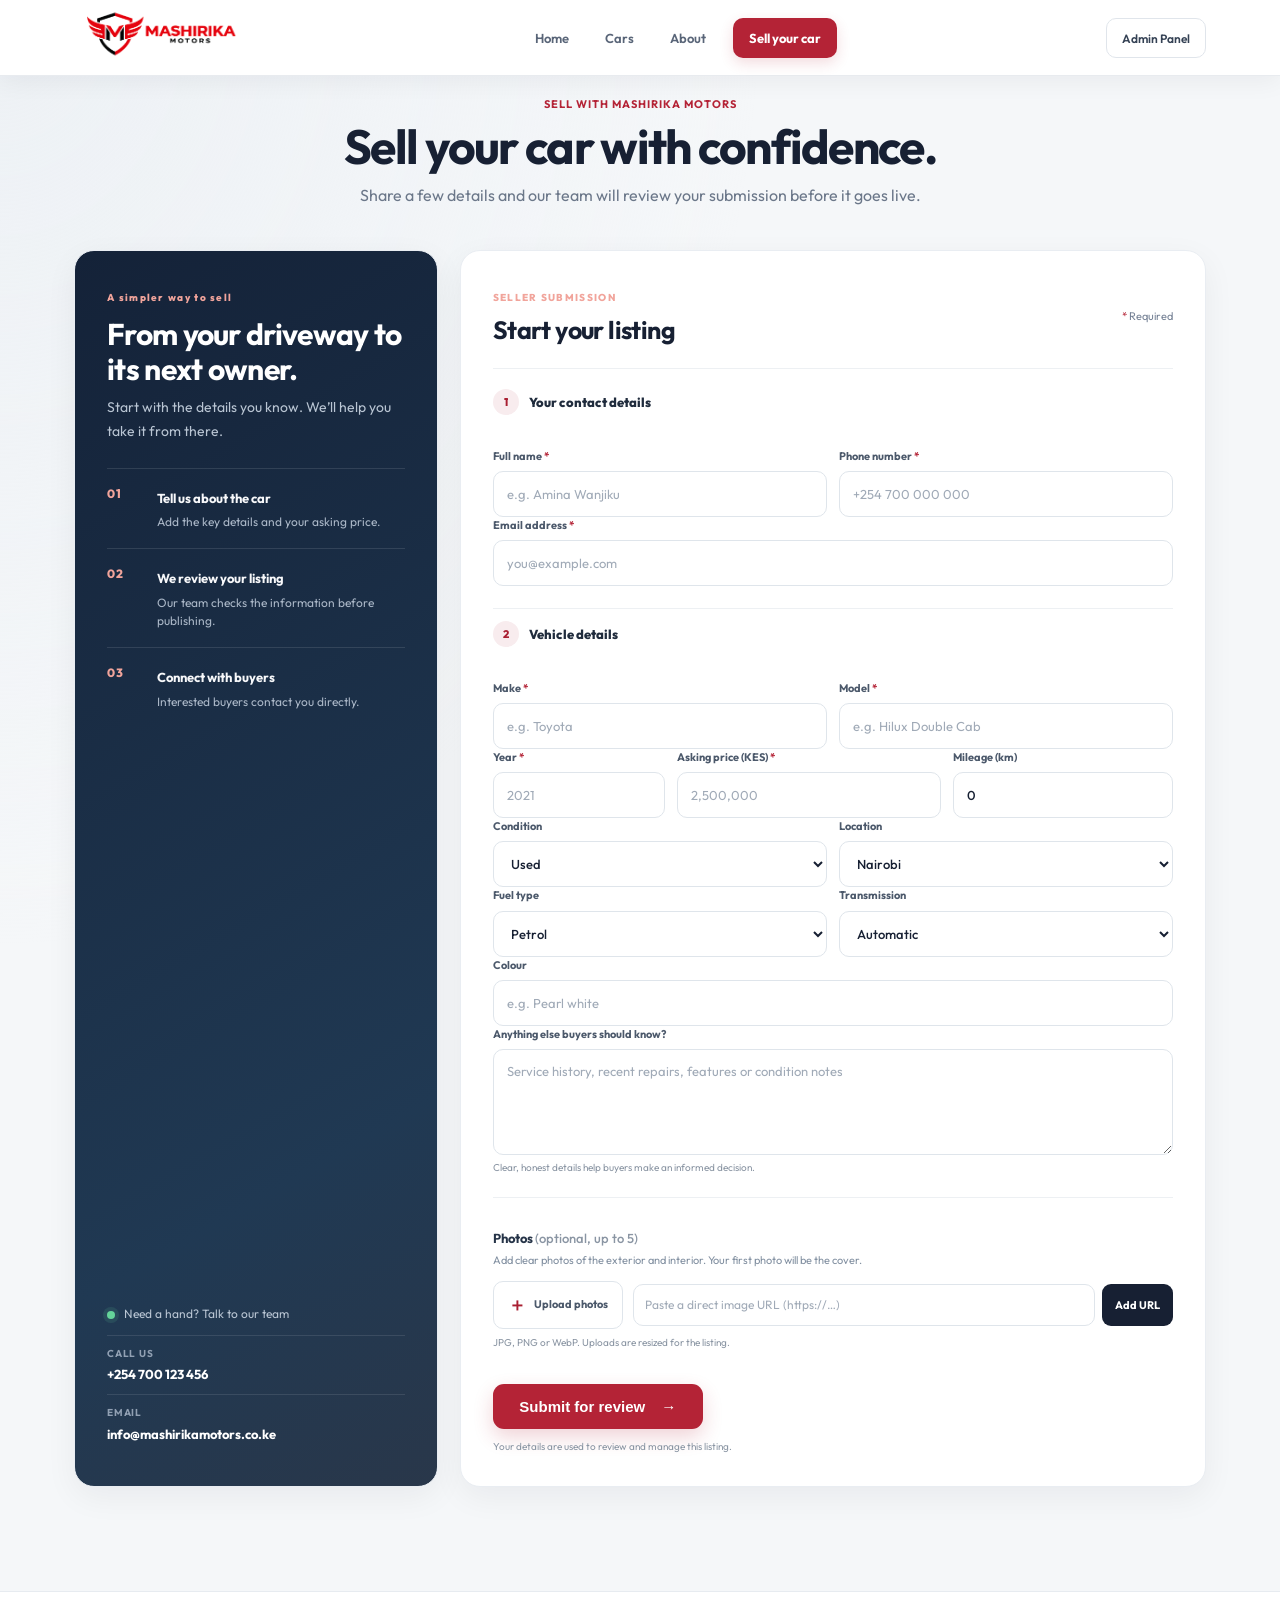
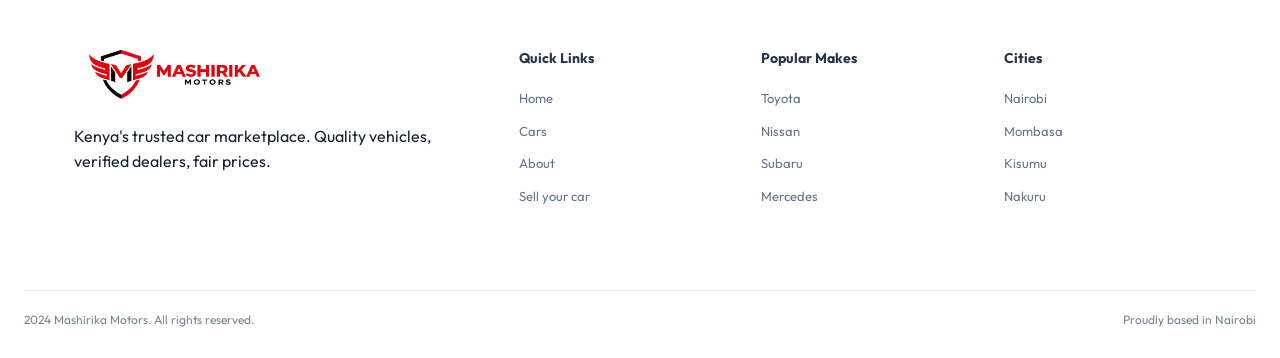
==== sell.html @ 87c2dac3 "Initial commit" ====
<!DOCTYPE html>
<html lang="en">
<head>
  <meta charset="UTF-8"/>
  <meta name="viewport" content="width=device-width,initial-scale=1.0"/>
  <meta name="description" content="Sell your car with Mashirika Motors. Submit your vehicle details for review and connect with buyers across Kenya."/>
  <title>Sell Your Car | Mashirika Motors</title>
  <link rel="stylesheet" href="css/style.css"/>
  <link rel="preconnect" href="https://fonts.googleapis.com"/>
  <link href="https://fonts.googleapis.com/css2?family=Outfit:wght@300;400;500;600;700;800;900&display=swap" rel="stylesheet"/>
  <link rel="icon" type="image/png" href="img/Mashirika_Motors_Logo.png"/>
</head>
<body>
  <nav class="navbar" id="navbar">
    <div class="nav-inner">
      <a href="index.html#home" class="nav-logo">
        <img class="logo-image" src="img/Mashirika_Motors_Logo.png" alt="Mashirika Motors"/>
      </a>
      <ul class="nav-links">
        <li><a href="index.html#home">Home</a></li>
        <li><a href="cars.html">Cars</a></li>
        <li><a href="index.html#about">About</a></li>
        <li><a href="sell.html" aria-current="page" class="nav-sell-link">Sell your car</a></li>
      </ul>
      <button class="btn-admin" onclick="location.href='admin.html'">Admin Panel</button>
      <button class="hamburger" id="hamburger" aria-label="Menu" aria-expanded="false" aria-controls="mobile-menu">&#9776;</button>
    </div>
    <div class="mobile-menu" id="mobile-menu">
      <a href="index.html#home">Home</a>
      <a href="cars.html">Cars</a>
      <a href="index.html#about">About</a>
      <a href="sell.html" aria-current="page" class="nav-sell-link">Sell your car</a>
      <a href="admin.html">Admin Panel</a>
    </div>
  </nav>

  <main>
    <section class="sell-section">
      <div class="container">
        <div class="sell-section-heading">
          <div class="section-tag">Sell with Mashirika Motors</div>
          <h2>Sell your car with confidence.</h2>
          <p>Share a few details and our team will review your submission before it goes live.</p>
        </div>

        <div class="contact-grid sell-layout">
          <aside class="contact-info sell-aside">
            <div class="sell-aside-top">
              <span class="sell-aside-eyebrow">A simpler way to sell</span>
              <h3>From your driveway to its next owner.</h3>
              <p>Start with the details you know. We’ll help you take it from there.</p>
            </div>

            <div class="sell-steps">
              <div class="sell-step"><span>01</span><div><strong>Tell us about the car</strong><p>Add the key details and your asking price.</p></div></div>
              <div class="sell-step"><span>02</span><div><strong>We review your listing</strong><p>Our team checks the information before publishing.</p></div></div>
              <div class="sell-step"><span>03</span><div><strong>Connect with buyers</strong><p>Interested buyers contact you directly.</p></div></div>
            </div>

            <div class="sell-contact-note"><span class="sell-live-dot"></span><span>Need a hand? Talk to our team</span></div>
            <div class="sell-contact-links">
              <a href="tel:+254700123456"><span>Call us</span><strong>+254 700 123 456</strong></a>
              <a href="mailto:info@mashirikamotors.co.ke"><span>Email</span><strong>info@mashirikamotors.co.ke</strong></a>
            </div>
          </aside>

          <div class="contact-form-box sell-form-box">
            <div class="sell-form-heading">
              <div><span class="sell-form-step">SELLER SUBMISSION</span><h3>Start your listing</h3></div>
              <span class="sell-required-note"><i>*</i> Required</span>
            </div>

            <form id="sell-form" class="sell-form" onsubmit="submitListing(event)">
              <fieldset class="sell-fieldset">
                <legend><span>1</span>Your contact details</legend>
                <div class="form-row">
                  <div class="sell-field"><label for="sell-name">Full name <i>*</i></label><input id="sell-name" type="text" name="name" placeholder="e.g. Amina Wanjiku" autocomplete="name" required/></div>
                  <div class="sell-field"><label for="sell-phone">Phone number <i>*</i></label><input id="sell-phone" type="tel" name="phone" placeholder="+254 700 000 000" autocomplete="tel" required/></div>
                </div>
                <div class="sell-field"><label for="sell-email">Email address <i>*</i></label><input id="sell-email" type="email" name="email" placeholder="you@example.com" autocomplete="email" required/></div>
              </fieldset>

              <fieldset class="sell-fieldset">
                <legend><span>2</span>Vehicle details</legend>
                <div class="form-row">
                  <div class="sell-field"><label for="sell-make">Make <i>*</i></label><input id="sell-make" type="text" name="car-make" placeholder="e.g. Toyota" autocomplete="off" required/></div>
                  <div class="sell-field"><label for="sell-model">Model <i>*</i></label><input id="sell-model" type="text" name="car-model" placeholder="e.g. Hilux Double Cab" autocomplete="off" required/></div>
                </div>
                <div class="form-row sell-three-col">
                  <div class="sell-field"><label for="sell-year">Year <i>*</i></label><input id="sell-year" type="number" name="car-year" min="1990" max="2026" placeholder="2021" inputmode="numeric" required/></div>
                  <div class="sell-field"><label for="sell-price">Asking price (KES) <i>*</i></label><input id="sell-price" type="text" name="car-price" inputmode="numeric" autocomplete="off" oninput="formatMoneyInput(this)" placeholder="2,500,000" required/></div>
                  <div class="sell-field"><label for="sell-mileage">Mileage (km)</label><input id="sell-mileage" type="number" name="mileage" min="0" step="1000" placeholder="e.g. 48,000" inputmode="numeric" value="0"/></div>
                </div>
                <div class="form-row">
                  <div class="sell-field"><label for="sell-condition">Condition</label><select id="sell-condition" name="condition"><option value="Used">Used</option><option value="New">New</option></select></div>
                  <div class="sell-field"><label for="sell-location">Location</label><select id="sell-location" name="location"><option value="Nairobi">Nairobi</option><option value="Mombasa">Mombasa</option><option value="Kisumu">Kisumu</option><option value="Nakuru">Nakuru</option><option value="Eldoret">Eldoret</option></select></div>
                </div>
                <div class="form-row">
                  <div class="sell-field"><label for="sell-fuel">Fuel type</label><select id="sell-fuel" name="fuel"><option value="Petrol">Petrol</option><option value="Diesel">Diesel</option><option value="Hybrid">Hybrid</option><option value="Electric">Electric</option></select></div>
                  <div class="sell-field"><label for="sell-transmission">Transmission</label><select id="sell-transmission" name="transmission"><option value="Automatic">Automatic</option><option value="Manual">Manual</option></select></div>
                </div>
                <div class="sell-field"><label for="sell-color">Colour</label><input id="sell-color" type="text" name="color" placeholder="e.g. Pearl white"/></div>
                <div class="sell-field"><label for="sell-message">Anything else buyers should know?</label><textarea id="sell-message" name="message" placeholder="Service history, recent repairs, features or condition notes" rows="4"></textarea><small>Clear, honest details help buyers make an informed decision.</small></div>
              </fieldset>

              <div class="sell-field sell-photos-field">
                <label>Photos <span>(optional, up to 5)</span></label>
                <p class="sell-photo-help">Add clear photos of the exterior and interior. Your first photo will be the cover.</p>
                <div id="seller-photo-grid" class="sell-photo-grid"></div>
                <div class="sell-photo-actions">
                  <label class="sell-upload-button" for="seller-photo-files"><span aria-hidden="true">＋</span> Upload photos<input id="seller-photo-files" type="file" accept="image/jpeg,image/png,image/webp" multiple/></label>
                  <div class="sell-url-add"><input id="seller-photo-url" type="url" inputmode="url" placeholder="Paste a direct image URL (https://…)" aria-label="Direct image URL"/><button type="button" onclick="addSellerPhotoUrl()">Add URL</button></div>
                </div>
                <p id="seller-photo-status" class="sell-photo-status" aria-live="polite">JPG, PNG or WebP. Uploads are resized for the listing.</p>
              </div>

              <div class="sell-submit-row">
                <button type="submit" class="btn-primary sell-submit">Submit for review <span aria-hidden="true">→</span></button>
                <p>Your details are used to review and manage this listing.</p>
              </div>
            </form>

            <div id="form-success" class="form-success sell-success" style="display:none" role="status" aria-live="polite">
              <div class="sell-success-mark" aria-hidden="true"></div>
              <span class="sell-form-step">SUBMISSION RECEIVED</span>
              <h3>Thanks — we have your car details.</h3>
              <p>Our team will review the listing and contact you using the details you provided.</p>
              <button type="button" onclick="resetSellerForm()" class="btn-primary">Submit another car</button>
            </div>
          </div>
        </div>
      </div>
    </section>
  </main>

  <footer class="footer">
    <div class="container footer-grid">
      <div>
        <div class="footer-logo"><img class="footer-car-image" src="img/Mashirika_Motors_Logo.png" alt="Mashirika Motors"/></div>
        <p>Kenya's trusted car marketplace. Quality vehicles, verified dealers, fair prices.</p>
      </div>
      <div>
        <h4>Quick Links</h4>
        <ul><li><a href="index.html#home">Home</a></li><li><a href="cars.html">Cars</a></li><li><a href="index.html#about">About</a></li><li><a href="sell.html" aria-current="page">Sell your car</a></li></ul>
      </div>
      <div>
        <h4>Popular Makes</h4>
        <ul><li><a href="#">Toyota</a></li><li><a href="#">Nissan</a></li><li><a href="#">Subaru</a></li><li><a href="#">Mercedes</a></li></ul>
      </div>
      <div>
        <h4>Cities</h4>
        <ul><li><a href="#">Nairobi</a></li><li><a href="#">Mombasa</a></li><li><a href="#">Kisumu</a></li><li><a href="#">Nakuru</a></li></ul>
      </div>
    </div>
    <div class="footer-bottom">
      <p> 2024 Mashirika Motors. All rights reserved.</p>
      <p>Proudly based in Nairobi</p>
    </div>
  </footer>

  <script src="js/db.js"></script>
  <script src="js/main.js"></script>
</body>
</html>
---- css/style.css ----
/* ============================================================
   Mashirika Motors – Main Site CSS
   ============================================================ */

*, *::before, *::after { box-sizing: border-box; margin: 0; padding: 0; }

:root {
  --red:    #c8102e;
  --red-deep:#8b0d22;
  --black:  #07090d;
  --charcoal:#111827;
  --mid:    #1a1f2b;
  --slate:  #64748b;
  --light:  #f5f5f5;
  --white:  #ffffff;
  --font:   'Outfit', 'Poppins', sans-serif;
  --radius: 14px;
  --shadow: 0 2px 16px rgba(0,0,0,.08);
}

html { scroll-behavior: smooth; }
body { font-family: var(--font); color: var(--dark); background: #fff; }

/* ── Utilities ── */
.container { max-width: 1100px; margin: 0 auto; padding: 0 24px; }
.center { text-align: center; }
.red { color: var(--red); }
.section-tag { font-size: 11px; font-weight: 700; color: var(--red); text-transform: uppercase; letter-spacing: 1px; margin-bottom: 10px; }

/* ── Buttons ── */
.btn-primary {
  display: inline-flex; align-items: center; gap: 8px;
  background: var(--red); color: #fff; text-decoration: none;
  padding: 13px 26px; border-radius: 10px; font-weight: 700; font-size: 15px;
  border: none; cursor: pointer; transition: background .2s, transform .15s;
}
.btn-primary:hover { background: #a50d25; transform: translateY(-1px); }
.btn-primary.full { width: 100%; justify-content: center; }
.btn-ghost {
  display: inline-flex; align-items: center; gap: 8px;
  background: rgba(255,255,255,.1); color: #fff; text-decoration: none;
  padding: 13px 26px; border-radius: 10px; font-weight: 600; font-size: 15px;
  border: 1px solid rgba(255,255,255,.25); transition: background .2s;
}
.btn-ghost:hover { background: rgba(255,255,255,.2); }
.btn-admin {
  background: var(--dark); color: #fff; border: none;
  padding: 8px 18px; border-radius: 8px; font-size: 13px;
  font-weight: 600; cursor: pointer; font-family: var(--font);
  transition: background .2s;
}
.btn-admin:hover { background: #1e293b; }
.btn-search {
  display: inline-flex; align-items: center; justify-content: center; gap: 8px;
  background: var(--red); color: #fff; border: 1px solid rgba(200,16,46,.2);
  padding: 0 18px; border-radius: 9px; font-weight: 700;
  font-size: 13px; letter-spacing: .08em; text-transform: uppercase;
  cursor: pointer; font-family: var(--font); min-height: 42px;
  box-shadow: 0 8px 18px rgba(200,16,46,.12); transition: background .2s, transform .15s;
}
.btn-search:hover { background: #a50d25; transform: translateY(-1px); }

/* ── Navbar ── */
.navbar {
  position: fixed; top: 0; left: 0; right: 0; z-index: 200;
  background: rgba(255,255,255,.95); backdrop-filter: blur(12px);
  border-bottom: 1px solid rgba(0,0,0,.06); height: 64px;
  transition: box-shadow .3s;
}
.navbar.scrolled { box-shadow: 0 4px 24px rgba(0,0,0,.1); }
.nav-inner {
  max-width: 1100px; margin: 0 auto; padding: 0 24px;
  height: 64px; display: flex; align-items: center; justify-content: space-between;
}
.nav-logo {
  display: flex; align-items: center; gap: 10px;
  text-decoration: none; font-weight: 800; font-size: 17px;
  letter-spacing: -.3px; color: var(--dark);
}
.logo-icon {
  width: 36px; height: 36px; background: var(--red); border-radius: 8px;
  display: flex; align-items: center; justify-content: center; font-size: 18px;
}
.nav-links { display: flex; gap: 28px; list-style: none; }
.nav-links a {
  text-decoration: none; color: #475569; font-size: 14px;
  font-weight: 500; transition: color .2s;
}
.nav-links a:hover { color: var(--red); }
.hamburger {
  display: none; background: none; border: none;
  font-size: 22px; cursor: pointer; color: var(--dark);
}
.mobile-menu {
  display: none; flex-direction: column; background: white;
  padding: 12px 24px; border-top: 1px solid #f0f0f0;
}
.mobile-menu.open { display: flex; }
.mobile-menu a {
  text-decoration: none; color: var(--dark);
  padding: 12px 0; font-weight: 500; border-bottom: 1px solid #f0f0f0;
}

@media (max-width: 768px) {
  .nav-links, .btn-admin { display: none; }
  .hamburger { display: block; }
}

/* ── Hero ── */
.hero {
  min-height: 100vh; padding-top: 64px;
  background: linear-gradient(90deg, #02050a 0%, #0b1421 46%, #0b1421 58%, #4a0b17 100%);
  display: flex; align-items: center; position: relative; overflow: hidden;
}
.hero::after {
  content:"";
  position:absolute;
  inset:0;
  background:linear-gradient(90deg, rgba(2,5,10,0.58) 0%, rgba(2,5,10,0.12) 40%, rgba(74,11,23,0.08) 100%);
}
.hero-bg {
  position: absolute; inset: 0;
  background:
    radial-gradient(circle at 20% 30%, rgba(255,255,255,.06) 0%, transparent 28%),
    linear-gradient(90deg, rgba(2,5,10,0.82), rgba(2,5,10,0.12) 50%, rgba(74,11,23,0.25));
}
.hero-inner {
  position: relative; max-width: 1280px; margin: 0 auto;
  padding: 90px 24px 82px; display: grid;
  grid-template-columns: 1.2fr 1fr; gap: 30px; align-items: center;
  width: 100%;
}
.hero-badge {
  display: inline-flex; align-items: center; gap: 8px;
  background: transparent; color: #f4b9c3;
  padding: 0; border-radius: 0; font-size: 12px; font-weight: 700;
  margin-bottom: 20px; border: none;
  letter-spacing: .12em; text-transform: uppercase;
}
.hero-badge span { color: var(--red); }
.hero-text h1 {
  font-size: clamp(52px, 6.1vw, 132px); font-weight: 900; color: #fff;
  line-height: 0.9; margin-bottom: 26px; letter-spacing: -4px;
}
.hero-text h1 .red { color: #ff6f8d; }
.hero-text p {
  color: rgba(255,255,255,.75); font-size: clamp(18px, 1.7vw, 24px); line-height: 1.45;
  margin-bottom: 32px; max-width: 620px;
}
.hero-btns { display: flex; gap: 14px; flex-wrap: wrap; }
.hero-btns .btn-primary {
  background: transparent; color: #fff; border: none; padding: 0;
  border-radius: 0; font-size: clamp(18px, 1.7vw, 24px); font-weight: 700;
  text-decoration: none; letter-spacing: -0.02em;
}
.hero-btns .btn-primary:hover { background: transparent; transform: translateY(-1px); }
.hero-btns .btn-primary span { color: #ff7d94; }
.hero-visual {
  position: relative; min-height: 500px; width: 100%;
  border: 1px solid rgba(255,255,255,.1); border-radius: 0;
  background: rgba(255,255,255,.02); overflow: hidden;
  box-shadow: 0 30px 70px rgba(0,0,0,.45);
  filter: drop-shadow(0 18px 42px rgba(200,16,46,.3));
}
.hero-visual img {
  display:block; width:100%; height:100%; min-height:500px; object-fit:cover; object-position:center;
}
.hero-image-label {
  position:absolute; left:18px; right:18px; bottom:18px;
  display:flex; justify-content:space-between; align-items:end; gap:12px;
  z-index:3; padding:14px 16px; border-radius:16px;
  background:rgba(8,10,14,.55); border:1px solid rgba(255,255,255,.12);
  backdrop-filter:blur(10px);
}
.hero-image-label span {
  color:rgba(255,255,255,.7); font-size:10px; letter-spacing:.12em; font-weight:700;
}
.hero-image-label strong {
  display:block; color:#fff; font-size:15px; margin-top:4px; font-weight:700;
}
.hero-image-index {
  position:absolute; right:18px; top:18px; z-index:3;
  padding:6px 10px; border-radius:999px; background:rgba(200,16,46,.72);
  color:#fff; font-size:10px; letter-spacing:.12em; font-weight:700;
}

@media (max-width: 768px) {
  .hero-inner {
    grid-template-columns: 1fr; gap: 20px; padding: 72px 24px 52px; text-align: left;
  }
  .hero-text h1 {
    letter-spacing: -2px; font-size: clamp(42px, 15vw, 82px);
  }
  .hero-text p {
    font-size: 18px; max-width: 100%;
  }
  .hero-btns { justify-content: flex-start; }
  .hero-visual, .hero-visual img { min-height: 300px; }
}

/* ── Search Bar ── */
.search-bar {
  background: white; padding: 28px 24px;
  box-shadow: 0 4px 30px rgba(0,0,0,.08);
  position: sticky; top: 64px; z-index: 100;
  border-bottom: 1px solid #f0f0f0;
}
.filters {
  display: flex; gap: 12px; flex-wrap: wrap; align-items: flex-end;
  max-width: 1100px; margin: 0 auto;
}
.filter-group { flex: 1 1 160px; display: flex; flex-direction: column; gap: 6px; }
.filter-group label {
  font-size: 11px; font-weight: 600; color: var(--slate);
  text-transform: uppercase; letter-spacing: .5px;
}
.filter-group select {
  padding: 10px 14px; border: 1.5px solid #e2e8f0; border-radius: 8px;
  font-size: 14px; color: var(--dark); background: white;
  font-family: var(--font); outline: none; transition: border-color .2s;
}
.filter-group select:focus { border-color: var(--red); }

/* ── Cars Section ── */
.cars-section { background: var(--light); padding: 60px 24px; }
.section-header {
  display: flex; justify-content: space-between; align-items: baseline;
  margin-bottom: 28px; flex-wrap: wrap; gap: 8px;
}
.section-header h2 { font-size: 32px; font-weight: 800; letter-spacing: -.5px; }
.section-header p { color: var(--slate); }
.cars-grid {
  display: grid; grid-template-columns: repeat(auto-fill, minmax(300px, 1fr));
  gap: 20px;
}
.no-results {
  text-align: center; padding: 60px 24px; color: #94a3b8;
}
.no-results div { font-size: 64px; margin-bottom: 16px; }
.no-results h3 { font-size: 18px; font-weight: 600; margin-bottom: 8px; }

/* ── Car Card ── */
.car-card {
  background: white; border-radius: var(--radius); overflow: hidden;
  box-shadow: var(--shadow); cursor: pointer;
  border: 1px solid #f0f0f0;
  transition: transform .25s cubic-bezier(.4,0,.2,1), box-shadow .25s;
}
.car-card:hover {
  transform: translateY(-4px);
  box-shadow: 0 12px 40px rgba(0,0,0,.14);
}
.car-thumb {
  background: linear-gradient(135deg, var(--dark), var(--mid));
  height: 160px; display: flex; align-items: center; justify-content: center;
  position: relative;
}
.car-emoji { font-size: 72px; }
.car-badge {
  position: absolute; top: 12px; right: 12px;
  color: white; font-size: 11px; font-weight: 700;
  padding: 4px 10px; border-radius: 20px; letter-spacing: .5px;
}
.car-cond {
  position: absolute; bottom: 12px; left: 12px;
  color: white; font-size: 11px; font-weight: 600;
  padding: 3px 10px; border-radius: 20px;
}
.cond-new  { background: #10b981; }
.cond-used { background: #6366f1; }
.car-body  { padding: 16px 18px 18px; }
.car-title { font-size: 17px; font-weight: 700; color: var(--dark); margin-bottom: 6px; }
.car-meta {
  display: flex; gap: 10px; color: var(--slate);
  font-size: 12px; margin-bottom: 14px; flex-wrap: wrap;
}
.car-footer { display: flex; justify-content: space-between; align-items: center; }
.car-price  { font-size: 20px; font-weight: 800; color: var(--red); }
.car-btn {
  background: var(--dark); color: white;
  padding: 7px 14px; border-radius: 8px; font-size: 12px; font-weight: 600;
}

/* ── Car Modal ── */
.modal {
  display: none; position: fixed; inset: 0;
  background: rgba(0,0,0,.6); z-index: 500;
  align-items: center; justify-content: center; padding: 16px;
}
.modal.active { display: flex; }
.modal-box {
  background: white; border-radius: 20px; max-width: 560px; width: 100%;
  overflow: hidden; max-height: 90vh; overflow-y: auto; position: relative;
}
.modal-close {
  position: absolute; top: 14px; right: 14px; z-index: 10;
  background: rgba(255,255,255,.2); border: none; color: white;
  width: 36px; height: 36px; border-radius: 50%; cursor: pointer;
  font-size: 16px; display: flex; align-items: center; justify-content: center;
}
.modal-thumb {
  background: linear-gradient(135deg, var(--dark), var(--mid));
  height: 220px; display: flex; align-items: center; justify-content: center;
  font-size: 96px; position: relative;
}
.modal-info { padding: 28px; }
.modal-info h2 { font-size: 24px; font-weight: 800; margin-bottom: 6px; }
.modal-price { font-size: 28px; font-weight: 900; color: var(--red); margin-bottom: 20px; }
.modal-details {
  display: grid; grid-template-columns: 1fr 1fr; gap: 10px; margin-bottom: 20px;
}
.detail-item {
  background: var(--light); border-radius: 10px; padding: 10px 14px;
}
.detail-item small {
  display: block; font-size: 11px; color: #94a3b8;
  text-transform: uppercase; letter-spacing: .5px; margin-bottom: 2px;
}
.detail-item strong { font-weight: 600; color: var(--dark); font-size: 14px; }
.modal-desc {
  background: var(--light); border-radius: 10px; padding: 14px;
  color: #475569; font-size: 14px; line-height: 1.6; margin-bottom: 20px;
}
.btn-call {
  display: flex; align-items: center; justify-content: center; gap: 8px;
  background: var(--red); color: white; padding: 14px 24px;
  border-radius: 12px; text-decoration: none; font-weight: 700; font-size: 16px;
  transition: background .2s;
}
.btn-call:hover { background: #a50d25; }

/* ── About ── */
.about-section { background: white; padding: 80px 24px; }
.about-grid {
  display: grid; grid-template-columns: 1fr 1fr; gap: 60px; align-items: center;
}
.about-text h2 { font-size: 40px; font-weight: 800; letter-spacing: -.5px; margin-bottom: 16px; line-height: 1.2; }
.about-text > p { color: #475569; font-size: 16px; line-height: 1.7; margin-bottom: 32px; }
.features-grid { display: grid; grid-template-columns: 1fr 1fr; gap: 14px; }
.feature-card {
  background: var(--light); border-radius: 12px; padding: 16px;
}
.feature-card div { font-size: 28px; margin-bottom: 8px; }
.feature-card h4 { font-weight: 700; font-size: 14px; margin-bottom: 4px; }
.feature-card p { font-size: 13px; color: var(--slate); }
.about-visual {
  text-align: center;
  background: linear-gradient(135deg, var(--dark), var(--mid));
  border-radius: 24px; padding: 60px; color: white;
}
.about-visual div { font-size: 100px; margin-bottom: 16px; }
.about-visual p { font-weight: 700; font-size: 18px; }
.about-visual span { font-size: 13px; color: var(--slate); }

@media (max-width: 768px) {
  .about-grid { grid-template-columns: 1fr; }
  .about-visual { display: none; }
}

/* ── Contact ── */
.contact-section { background: var(--light); padding: 80px 24px; }
.contact-section h2 { font-size: 40px; font-weight: 800; letter-spacing: -.5px; text-align: center; margin-bottom: 48px; }
.contact-grid { display: grid; grid-template-columns: 1fr 1.5fr; gap: 40px; }
.contact-info h3 { font-weight: 700; margin-bottom: 20px; font-size: 18px; }
.contact-item {
  display: flex; gap: 14px; margin-bottom: 18px; align-items: flex-start;
}
.contact-item > span {
  width: 44px; height: 44px; background: white; border-radius: 10px;
  display: flex; align-items: center; justify-content: center;
  font-size: 20px; box-shadow: 0 1px 8px rgba(0,0,0,.08); flex-shrink: 0;
}
.contact-item small { display: block; font-size: 12px; color: #94a3b8; margin-bottom: 2px; }
.contact-item strong { font-weight: 600; }
.contact-form-box {
  background: white; border-radius: 16px; padding: 28px;
  box-shadow: 0 1px 16px rgba(0,0,0,.07);
}
.contact-form-box h3 { font-weight: 700; font-size: 18px; margin-bottom: 20px; }
.contact-form-box form { display: grid; gap: 12px; }
.form-row { display: grid; grid-template-columns: 1fr 1fr; gap: 12px; }
.contact-form-box input,
.contact-form-box textarea {
  padding: 10px 14px; border: 1.5px solid #e2e8f0; border-radius: 8px;
  font-size: 14px; font-family: var(--font); outline: none;
  transition: border-color .2s; width: 100%;
}
.contact-form-box input:focus,
.contact-form-box textarea:focus { border-color: var(--red); }
.contact-form-box textarea { resize: vertical; }
.form-success {
  display: flex; flex-direction: column; align-items: center;
  justify-content: center; padding: 40px; text-align: center;
}
.form-success div { font-size: 56px; margin-bottom: 16px; }
.form-success h3 { font-size: 20px; font-weight: 700; margin-bottom: 8px; }
.form-success p { color: var(--slate); margin-bottom: 20px; }

@media (max-width: 768px) {
  .contact-grid { grid-template-columns: 1fr; }
  .form-row { grid-template-columns: 1fr; }
}

/* ── Footer ── */
.footer { background: var(--dark); color: white; padding: 48px 24px 24px; }
.footer-grid {
  display: grid; grid-template-columns: 2fr 1fr 1fr 1fr; gap: 40px;
  margin-bottom: 40px;
}
.footer-logo {
  display: flex; align-items: center; gap: 8px;
  font-weight: 800; font-size: 16px; margin-bottom: 14px;
}
.footer > .container > .footer-grid > div > p { color: #64748b; font-size: 13px; line-height: 1.7; }
.footer h4 { font-weight: 700; margin-bottom: 16px; font-size: 14px; }
.footer ul { list-style: none; display: flex; flex-direction: column; gap: 8px; }
.footer ul a { color: #64748b; text-decoration: none; font-size: 13px; transition: color .2s; }
.footer ul a:hover { color: white; }
.footer-bottom {
  border-top: 1px solid rgba(255,255,255,.08); padding-top: 20px;
  display: flex; justify-content: space-between; flex-wrap: wrap; gap: 8px;
}
.footer-bottom p { color: #475569; font-size: 12px; }

@media (max-width: 768px) {
  .footer-grid { grid-template-columns: 1fr 1fr; }
}
@media (max-width: 480px) {
  .footer-grid { grid-template-columns: 1fr; }
}

/* ── Real image in car thumb ── */
.car-thumb { position:relative; overflow:hidden; }
.car-img {
  width:100%; height:160px; object-fit:cover;
  display:block;
}
.car-img-fallback {
  font-size:72px; display:flex; align-items:center;
  justify-content:center; height:160px;
}

/* ── Car card real image ── */
.car-thumb { position:relative; overflow:hidden; height:160px; }
.car-img { width:100%; height:160px; object-fit:cover; display:block; }
.car-emoji { font-size:72px; display:flex; align-items:center; justify-content:center; height:160px; }
.photo-count {
  position:absolute; bottom:10px; right:10px;
  background:rgba(0,0,0,.6); color:white;
  font-size:11px; font-weight:600; padding:3px 8px; border-radius:20px;
}

/* ── Modal gallery ── */
.modal-gallery { position:relative; }
.modal-gallery-main {
  position:relative; overflow:hidden;
  background:linear-gradient(135deg,#0f172a,#1e3a5f);
}
.modal-gallery-main img {
  width:100%; height:220px; object-fit:cover; display:block;
}
.modal-thumb-empty {
  height:220px; display:flex; align-items:center; justify-content:center;
  font-size:96px; background:linear-gradient(135deg,#0f172a,#1e3a5f);
}
.gal-arrow {
  position:absolute; top:50%; transform:translateY(-50%);
  background:rgba(0,0,0,.5); color:white; border:none;
  width:36px; height:36px; border-radius:50%; cursor:pointer;
  font-size:22px; display:flex; align-items:center; justify-content:center;
  transition:background .15s; z-index:10;
}
.gal-arrow:hover { background:rgba(0,0,0,.8); }
.gal-prev { left:10px; }
.gal-next { right:10px; }
.gal-counter {
  position:absolute; bottom:10px; left:50%; transform:translateX(-50%);
  background:rgba(0,0,0,.55); color:white;
  font-size:11px; font-weight:600; padding:3px 10px; border-radius:20px;
}
.modal-thumbs {
  display:flex; gap:6px; padding:8px 10px;
  overflow-x:auto; background:#0f172a;
}
.modal-thumb-sm {
  width:70px; height:50px; object-fit:cover; border-radius:5px;
  cursor:pointer; border:2px solid transparent; flex-shrink:0; transition:border-color .15s;
}
.modal-thumb-sm.active { border-color:#c8102e; }
.modal-thumb-sm:hover  { border-color:#94a3b8; }

/* ── Sell form selects ── */
.contact-form-box select {
  padding:10px 14px; border:1.5px solid #e2e8f0; border-radius:8px;
  font-size:14px; font-family:var(--font); outline:none;
  transition:border-color .2s; width:100%; background:white; color:#0f172a;
}
.contact-form-box select:focus { border-color:var(--red); }

/* Refined marketplace presentation */
:root { --red:#b42336; --dark:#111827; --mid:#23354d; --slate:#64748b; --light:#f4f6f8; --radius:18px; --shadow:0 8px 28px rgba(15,23,42,.07); }
body { color:#172033; line-height:1.55; }
.container, .nav-inner, .hero-inner { max-width:1180px; }
.navbar { height:72px; background:rgba(255,255,255,.94); border-bottom-color:#e9edf2; }
.nav-inner { height:72px; }
.nav-logo { font-size:18px; }
.nav-links { gap:34px; }
.nav-links a { font-size:14px; padding:8px 0; }
.nav-links a:hover { color:var(--red); }
.btn-admin { padding:10px 17px; border-radius:10px; }
.hero { min-height: min(790px, 94vh); padding-top:72px; background:linear-gradient(118deg,#101a2d 0%,#1e334d 63%,#7e2638 125%); }
.hero-bg { opacity:.8; background:radial-gradient(ellipse at 78% 48%,rgba(245,158,11,.15),transparent 39%),radial-gradient(circle at 16% 84%,rgba(180,35,54,.3),transparent 40%); }
.hero-inner { grid-template-columns:1.05fr .95fr; gap:56px; padding:92px 24px 112px; }
.hero-badge { color:#ffd4aa; background:rgba(255,255,255,.08); border-color:rgba(255,255,255,.16); padding:8px 14px; }
.hero-text h1 { font-size:clamp(46px,6vw,76px); letter-spacing:-2.5px; line-height:1.01; }
.hero-text h1 .red { color:#f6a68f; }
.hero-text p { color:#c2ccda; font-size:18px; max-width:470px; }
.hero-visual { font-size:clamp(130px,18vw,230px); filter:drop-shadow(0 28px 50px rgba(0,0,0,.34)); }
.hero-stats { gap:0; margin-top:50px; padding-top:22px; border-top:1px solid rgba(255,255,255,.14); }
.hero-stats div { padding:0 24px; border-left:1px solid rgba(255,255,255,.16); }
.hero-stats div:first-child { padding-left:0; border:0; }
.hero-stats strong { font-size:18px; }
.hero-stats span { color:#aab7c8; }
.btn-primary { background:var(--red); border-radius:11px; padding:14px 23px; box-shadow:0 8px 20px rgba(180,35,54,.2); }
.btn-ghost { border-radius:11px; padding:13px 22px; }
.search-bar { top:72px; padding:20px 24px; border-bottom:0; box-shadow:0 12px 30px rgba(15,23,42,.08); }
.filters { gap:14px; }
.filter-group select, .contact-form-box input, .contact-form-box select, .contact-form-box textarea { min-height:48px; border:1px solid #dce2e9; border-radius:10px; }
.filter-group label { color:#516074; font-size:10px; letter-spacing:.8px; }
.btn-search { border-radius:10px; height:48px; padding-inline:22px; }
.search-button-icon { display:inline-block; width:17px; height:17px; margin-right:7px; vertical-align:-4px; }
.empty-search-icon svg { width:46px; height:46px; color:#aab4c2; }
.cars-section { padding:76px 24px 84px; background:#f5f7f9; }
.section-header { align-items:end; margin-bottom:30px; }
.section-header h2, .about-text h2, .contact-section h2 { letter-spacing:-1.1px; }
.section-header h2 { font-size:clamp(28px,4vw,38px); }
.cars-grid { grid-template-columns:repeat(auto-fill,minmax(285px,1fr)); gap:22px; }
.car-card { border:1px solid #e9edf2; border-radius:18px; box-shadow:0 5px 22px rgba(15,23,42,.055); }
.car-card:hover { transform:translateY(-6px); box-shadow:0 18px 38px rgba(15,23,42,.12); }
.car-thumb, .car-img { height:200px; }
.car-img { transition:transform .45s; }
.car-card:hover .car-img { transform:scale(1.035); }
.car-emoji { height:200px; }
.car-body { padding:19px 20px 20px; }
.car-title { font-size:18px; margin-bottom:9px; }
.car-meta { gap:8px 12px; font-size:12px; }
.car-price { color:#a91f32; font-size:21px; }
.car-btn { border-radius:9px; padding:9px 13px; background:#172033; }
.about-section { padding:88px 24px; background:#fff; }
.about-grid { gap:64px; align-items:center; }
.about-text h2 { max-width:530px; font-size:clamp(30px,4vw,42px); line-height:1.15; margin-bottom:18px; }
.about-text > p { color:#64748b; font-size:16px; line-height:1.8; }
.features-grid { gap:13px; margin-top:28px; }
.feature-card { border:1px solid #edf0f3; border-radius:15px; padding:19px; background:#fff; box-shadow:0 6px 20px rgba(15,23,42,.035); }
.feature-card h4 { margin:9px 0 4px; }
.feature-card p { color:#718096; line-height:1.5; }
.about-visual { min-height:400px; border-radius:28px; background:radial-gradient(circle at 50% 42%,rgba(255,255,255,.15),transparent 30%),linear-gradient(145deg,#142238,#263c57 58%,#8f2d3d); box-shadow:0 24px 55px rgba(18,34,56,.2); }
.about-visual > div { font-size:clamp(100px,14vw,170px); }
.about-visual p { font-size:23px; }
.contact-section { padding:82px 24px 96px; background:#f4f6f8; }
.contact-section h2 { font-size:clamp(30px,4vw,42px); margin-bottom:34px; }
.contact-grid { gap:24px; }
.contact-info, .contact-form-box { border:1px solid #e9edf2; border-radius:20px; padding:30px; box-shadow:0 10px 32px rgba(15,23,42,.055); }
.contact-info { background:linear-gradient(150deg,#142238,#203953); }
.contact-info h3, .contact-form-box h3 { margin-bottom:23px; font-size:19px; }
.contact-form-box h3 { color:#172033; }
.contact-item { border-bottom:1px solid rgba(255,255,255,.1); padding:16px 0; }
.contact-form-box { background:#fff; }
.contact-form-box input, .contact-form-box select, .contact-form-box textarea { padding:12px 14px; }
.contact-form-box textarea { min-height:105px; }
.footer { padding-top:56px; background:#101827; }
.footer-grid { gap:40px; padding-bottom:42px; }
.footer-grid h4 { color:#f5f7fa; margin-bottom:15px; }
.footer-grid a { color:#a7b1bf; transition:color .2s; }
.footer-grid a:hover { color:white; }
.footer-logo { color:#fff; }
.footer-bottom { padding-bottom:4px; }
.modal { backdrop-filter:blur(5px); }
.modal-box { border-radius:20px; box-shadow:0 30px 90px rgba(0,0,0,.3); }
button, a, select, input, textarea { -webkit-tap-highlight-color:transparent; }
:focus-visible { outline:3px solid rgba(180,35,54,.45); outline-offset:3px; }
@media (max-width:768px) {
  .hero { min-height:auto; }
  .hero-inner { gap:20px; padding:72px 24px 92px; }
  .hero-text h1 { font-size:clamp(43px,12vw,62px); }
  .hero-text p { font-size:16px; }
  .hero-visual { font-size:100px; }
  .hero-stats { justify-content:space-between; gap:0; }
  .hero-stats div { padding:0 12px; }
  .hero-stats strong { font-size:15px; }
  .search-bar { position:relative; top:auto; padding:22px 16px; }
  .filters { display:grid; grid-template-columns:1fr 1fr; }
  .filter-group { min-width:0; }
  .btn-search { grid-column:1/-1; width:100%; }
  .cars-section { padding:56px 16px 64px; }
  .about-section, .contact-section { padding:64px 18px; }
  .about-grid { gap:32px; }
  .about-visual { min-height:300px; }
  .contact-info, .contact-form-box { padding:23px; }
}
@media (max-width:480px) {
  .nav-inner { padding:0 17px; }
  .nav-logo { font-size:16px; }
  .hero-stats { margin-top:34px; }
  .hero-stats div { padding:0 8px; }
  .hero-stats span { font-size:10px; }
  .hero-btns > * { flex:1; justify-content:center; }
  .filters { grid-template-columns:1fr; }
  .btn-search { grid-column:auto; }
  .cars-grid { grid-template-columns:1fr; }
  .section-header { align-items:flex-start; flex-direction:column; }
  .form-row { grid-template-columns:1fr; }
}
@media (prefers-reduced-motion:reduce) {
  *, *::before, *::after { scroll-behavior:auto !important; animation-duration:.01ms !important; transition-duration:.01ms !important; }
}
/* Vehicle details overlay redesign */
.modal { padding:24px; background:rgba(9,15,26,.76); backdrop-filter:blur(8px); }
.modal-box { width:min(1080px,100%); max-width:1080px; max-height:min(780px,90vh); overflow:hidden; border-radius:24px; background:#fff; box-shadow:0 35px 100px rgba(0,0,0,.42); animation:modal-arrive .22s ease-out; }
@keyframes modal-arrive { from { opacity:0; transform:translateY(12px) scale(.985); } to { opacity:1; transform:translateY(0) scale(1); } }
#modal-content { min-height:560px; height:min(780px,90vh); display:grid; grid-template-columns:minmax(0,1.08fr) minmax(370px,.92fr); }
.modal-gallery { position:relative; min-width:0; display:flex; flex-direction:column; justify-content:center; background:#111827; }
.modal-gallery-main { min-height:0; height:100%; display:flex; align-items:center; justify-content:center; background:radial-gradient(ellipse at 50% 44%,#34445a,#111827 75%); }
.modal-gallery-main img { width:100%; height:100%; max-height:690px; object-fit:contain; }
.modal-img-fallback { width:100%; height:100%; min-height:440px; align-items:center; justify-content:center; color:#dbe3ed; font-size:100px; background:radial-gradient(ellipse at 50% 44%,#34445a,#111827 75%); }
.modal-thumb-empty { min-height:100%; height:100%; flex-direction:column; gap:12px; color:#eef2f7; background:radial-gradient(ellipse at 50% 44%,#34445a,#111827 75%); }
.modal-thumb-empty span { font-size:110px; }
.modal-thumb-empty small { font-size:12px; letter-spacing:.12em; text-transform:uppercase; color:#aab6c6; }
.modal-thumbs { flex:none; gap:8px; padding:12px 16px; background:#111827; }
.modal-thumb-button { padding:0; border:2px solid transparent; border-radius:9px; background:transparent; cursor:pointer; overflow:hidden; flex:none; }
.modal-thumb-button.active { border-color:#f2a39a; }
.modal-thumb-sm { display:block; width:76px; height:54px; border:0; border-radius:6px; }
.modal-close { position:fixed; top:calc((100vh - min(780px,90vh))/2 + 15px); right:calc((100vw - min(1080px,100vw - 48px))/2 + 15px); width:42px; height:42px; color:#172033; background:rgba(255,255,255,.95); box-shadow:0 3px 14px rgba(0,0,0,.18); font-size:18px; }
.modal-close:hover { background:#fff; transform:scale(1.04); }
.modal-info { min-width:0; overflow-y:auto; padding:42px 36px 28px; }
.modal-kicker { margin:0 44px 13px 0; color:#a52a3a; font-size:11px; font-weight:800; letter-spacing:.12em; text-transform:uppercase; }
.modal-info h2 { font-size:clamp(25px,3vw,34px); line-height:1.12; letter-spacing:-1px; margin:0 36px 18px 0; }
.modal-price-row { display:flex; align-items:center; justify-content:space-between; gap:12px; padding:16px 0 20px; margin-bottom:20px; border-top:1px solid #edf0f3; border-bottom:1px solid #edf0f3; }
.modal-price { margin:0; color:#a91f32; font-size:clamp(25px,3vw,32px); letter-spacing:-.8px; }
.modal-price-row > span { padding:5px 9px; border-radius:20px; background:#fdf0ed; color:#9d3a2d; font-size:11px; font-weight:700; }
.modal-details { gap:9px; margin-bottom:23px; }
.detail-item { min-height:70px; padding:12px 13px; border:1px solid #edf0f3; border-radius:12px; background:#f8fafb; }
.detail-item small { color:#8490a0; font-size:9px; letter-spacing:.09em; }
.detail-item strong { display:block; margin-top:4px; font-size:13px; overflow-wrap:anywhere; }
.modal-description h3 { margin-bottom:8px; font-size:14px; }
.modal-desc { padding:0; margin-bottom:20px; color:#647184; background:transparent; }
.modal-contact { display:grid; gap:9px; }
.modal-contact .btn-call { min-height:50px; padding:11px 15px; gap:6px; flex-wrap:wrap; border-radius:12px; font-size:14px; }
.modal-contact .btn-call span { opacity:.88; font-weight:500; font-size:13px; }
.btn-whatsapp { display:flex; align-items:center; justify-content:center; min-height:48px; border:1px solid #bce8ce; border-radius:12px; background:#effaf3; color:#14733c; text-decoration:none; font-size:14px; font-weight:700; transition:background .2s; }
.btn-whatsapp:hover { background:#dcf4e5; }
.modal-note { padding-top:14px; color:#8792a1; font-size:11px; }
.modal-note strong { color:#526073; }
@media (max-width:760px) {
  .modal { align-items:flex-end; padding:0; }
  .modal-box { width:100%; max-width:none; max-height:94dvh; border-radius:22px 22px 0 0; overflow-y:auto; }
  #modal-content { height:auto; min-height:0; display:flex; flex-direction:column; }
  .modal-gallery { flex:none; height:38vh; min-height:230px; max-height:360px; }
  .modal-gallery-main img { height:100%; max-height:100%; }
  .modal-img-fallback { min-height:0; }
  .modal-thumb-empty { min-height:230px; height:100%; }
  .modal-thumb-empty span { font-size:76px; }
  .modal-thumbs { padding:8px 12px; }
  .modal-thumb-sm { width:62px; height:44px; }
  .modal-info { overflow:visible; padding:24px 22px calc(28px + env(safe-area-inset-bottom)); }
  .modal-info h2 { font-size:27px; }
  .modal-close { position:absolute; top:12px; right:12px; width:40px; height:40px; }
}
@media (max-width:400px) {
  .modal { padding:0; }
  .modal-details { gap:7px; }
  .detail-item { padding:10px; }
  .modal-info { padding-inline:17px; }
}
/* Multi-photo gallery controls */
.modal-thumbs { max-width:100%; min-height:82px; overflow-x:auto; overflow-y:hidden; overscroll-behavior-x:contain; scroll-behavior:smooth; scrollbar-width:thin; scrollbar-color:#68768a #202a38; scroll-snap-type:x proximity; }
.modal-thumb-button { scroll-snap-align:center; }
.gal-counter { left:auto; right:14px; bottom:14px; transform:none; padding:6px 10px; border:1px solid rgba(255,255,255,.2); background:rgba(10,16,26,.72); font-size:11px; letter-spacing:.02em; }
.gal-arrow { width:44px; height:44px; background:rgba(10,16,26,.62); border:1px solid rgba(255,255,255,.2); backdrop-filter:blur(8px); }
.gal-arrow:hover { background:rgba(10,16,26,.9); }
.modal-gallery-main { touch-action:pan-y; }
.modal-thumb-button:focus-visible { outline:3px solid #f2a39a; outline-offset:2px; }
@media (max-width:760px) { .modal-thumbs { min-height:66px; gap:7px; } .gal-counter { right:10px; bottom:10px; } }
/* Photo led hero, listings and fallback galleries */
.hero-visual { width:100%; min-height:370px; border:1px solid rgba(255,255,255,.18); border-radius:28px; overflow:hidden; background:linear-gradient(135deg,#0c0f14,#1c232e 45%,#420b15); box-shadow:0 28px 70px rgba(0,0,0,.4); animation:none; filter:none; }
.hero-visual img { display:block; width:100%; height:100%; min-height:370px; object-fit:cover; object-position:center; }
.hero-image-label {
  position:absolute; left:18px; right:18px; bottom:18px;
  display:flex; justify-content:space-between; align-items:end; gap:12px;
  z-index:3; padding:14px 16px; border-radius:16px;
  background:rgba(8,10,14,.55); border:1px solid rgba(255,255,255,.12);
  backdrop-filter:blur(10px);
}
.hero-image-label span {
  color:rgba(255,255,255,.7); font-size:10px; letter-spacing:.12em; font-weight:700;
}
.hero-image-label strong {
  display:block; color:#fff; font-size:15px; margin-top:4px; font-weight:700;
}
.hero-image-index {
  position:absolute; right:18px; top:18px; z-index:3;
  padding:6px 10px; border-radius:999px; background:rgba(200,16,46,.72);
  color:#fff; font-size:10px; letter-spacing:.12em; font-weight:700;
}
.car-image-label, .modal-image-label { position:absolute; z-index:3; left:12px; top:12px; padding:6px 9px; border:1px solid rgba(255,255,255,.2); border-radius:20px; background:rgba(12,19,30,.68); color:#fff; font-size:10px; font-weight:700; letter-spacing:.03em; backdrop-filter:blur(8px); }
.car-img-fallback { position:absolute; inset:0; }
.about-visual { position:relative; overflow:hidden; isolation:isolate; }
.about-visual > img { position:absolute; z-index:0; inset:0; width:100%; height:100%; object-fit:cover; }
.about-visual::before { content:""; position:absolute; z-index:1; inset:0; background:linear-gradient(180deg,rgba(10,18,30,.04) 5%,rgba(10,18,30,.2) 45%,rgba(10,18,30,.86) 100%); }
.about-visual p, .about-visual span { position:relative; z-index:2; }
.about-visual p { margin-top:auto; }
.modal-gallery-representative .modal-gallery-main { position:relative; }
.modal-representative-img, .modal-img-fallback img { display:block; width:100%; height:100%; min-height:280px; max-height:690px; object-fit:cover; }
.modal-image-label { top:auto; bottom:14px; left:14px; }
@media (max-width:768px) {
  .hero-visual { min-height:240px; max-height:320px; }
  .hero-visual img { min-height:240px; max-height:320px; }
  .about-visual { display:flex; }
}
.logo-image { display:block; width:38px; height:38px; border-radius:10px; object-fit:cover; }
.footer-car-image { width:31px; height:31px; border-radius:8px; object-fit:cover; vertical-align:middle; }
.about-visual { display:flex; flex-direction:column; justify-content:flex-end; }
/* Dedicated vehicle catalogue */
.catalog-page { padding-top:72px; }
.catalog-hero { position:relative; overflow:hidden; color:#fff; background:linear-gradient(115deg,#05070b 0%,#111827 40%,#1b0d12 65%,#c8102e 130%); padding-top:72px; }
.catalog-hero::before { content:""; position:absolute; inset:0; background:radial-gradient(circle at 76% 42%,rgba(255,255,255,.12),transparent 30%),linear-gradient(90deg,rgba(7,9,13,.38),transparent 65%); }
.catalog-hero-inner { position:relative; min-height:410px; padding-top:64px; padding-bottom:74px; }
.catalog-hero .hero-text { position:relative; z-index:2; max-width:560px; padding-top:6px; }
.catalog-hero .section-tag { color:#ffb1bf; }
.catalog-hero .hero-badge { margin-bottom:18px; font-size:11px; letter-spacing:.15em; }
.catalog-hero h1 { position:relative; z-index:2; max-width:620px; font-size:clamp(38px,5.2vw,70px); line-height:0.96; letter-spacing:-2.6px; }
.catalog-hero h1 span { color:#ff6a7e; }
.catalog-hero p { position:relative; z-index:2; max-width:450px; margin-top:16px; color:rgba(255,255,255,.75); font-size:16px; line-height:1.55; }
.catalog-hero-link { position:relative; z-index:2; display:inline-flex; gap:18px; margin-top:24px; color:#fff; text-decoration:none; font-weight:700; font-size:14px; }
.catalog-hero-link span { color:#ff6a7e; }
.catalog-hero-photo { position:absolute; z-index:1; width:46%; right:12px; top:0; bottom:0; background-image:linear-gradient(90deg,#111827 0%,rgba(17,24,39,.12) 42%,rgba(17,24,39,.18) 100%),url("https://images.unsplash.com/photo-1492144534655-ae79c964c9d7?auto=format&fit=crop&w=1400&q=85"); background-size:cover; background-position:center; opacity:.82; mask-image:linear-gradient(90deg,transparent 0%, rgba(0,0,0,.2) 13%, #000 36%, #000 100%); }
.catalog-controls { position:relative; z-index:3; margin-top:-32px; }
.catalog-controls > .container { padding:22px 26px 18px; border:1px solid #e9edf2; border-radius:18px; background:#fff; box-shadow:0 18px 44px rgba(15,23,42,.12); }
.catalog-controls-head, .catalog-listings-head { display:flex; align-items:end; justify-content:space-between; gap:20px; }
.catalog-controls-head { margin-bottom:18px; }
.catalog-search-heading { display:flex; flex-direction:column; gap:4px; }
.catalog-controls-head h2, .catalog-listings-head h2 { color:#172033; font-size:24px; letter-spacing:-.6px; margin:0; }
.catalog-controls-head .section-tag, .catalog-listings-head .section-tag {
  display:block; margin:0; color:#c8102e; font-size:11px; font-weight:700;
  letter-spacing:.14em; text-transform:uppercase;
}
.catalog-controls-link {
  color: inherit; text-decoration: none; display: inline-flex; flex-direction: column; align-items: flex-start;
}
.catalog-controls-link .section-tag { color:#c8102e; }
.catalog-controls-link h2 { margin:0; }
.catalog-reset { border:0; background:transparent; color:#9e2637; cursor:pointer; font:600 13px var(--font); text-decoration:none; }
.catalog-filter-grid { display:grid; grid-template-columns:1.7fr repeat(5,minmax(110px,1fr)) 120px; gap:10px; }
.catalog-filter-grid > div { min-width:0; }
.catalog-filter-grid label { display:block; margin:0 0 6px; color:#657286; font-size:10px; font-weight:800; letter-spacing:.09em; text-transform:uppercase; }
.catalog-filter-grid input, .catalog-filter-grid select { width:100%; min-width:0; min-height:44px; padding:0 12px; border:1px solid #dfe5eb; border-radius:9px; background:#fff; color:#172033; font:500 12.5px var(--font); outline:none; }
.catalog-filter-grid input:focus, .catalog-filter-grid select:focus { border-color:#b42336; box-shadow:0 0 0 3px rgba(180,35,54,.09); }
.catalog-search-action { display:flex; align-items:flex-end; }
.catalog-search-action .btn-search {
  width:100%; min-height:42px; border-radius:9px; padding:0 16px;
  font-size:12px; letter-spacing:.1em; text-transform:uppercase;
}
.catalog-active-line { display:flex; justify-content:space-between; gap:16px; margin-top:14px; color:#758195; font-size:12px; }
.catalog-active-line p { color:#28364a; font-weight:700; }
.catalog-pagination {
  display:flex; justify-content:center; align-items:center; gap:8px; flex-wrap:wrap;
  margin-top:24px; padding-top:8px;
}
.catalog-page-btn {
  min-width:38px; height:38px; border:1px solid #dfe5eb; border-radius:10px; background:#fff;
  color:#172033; font:700 13px var(--font); cursor:pointer; transition:all .2s ease;
}
.catalog-page-btn:hover:not(:disabled) { border-color:#c8102e; color:#c8102e; }
.catalog-page-btn.active { background:#c8102e; border-color:#c8102e; color:#fff; }
.catalog-page-btn:disabled { opacity:.45; cursor:not-allowed; }
.catalog-listings { padding:67px 24px 90px; background:#f5f7f9; scroll-margin-top:88px; }
.catalog-listings-head { margin-bottom:25px; }
.catalog-listings-head h2 { font-size:clamp(28px,4vw,36px); }
.catalog-sell-link { color:#6b7789; font-size:13px; text-decoration:none; }
.catalog-sell-link strong { color:#a91f32; }
.catalog-empty { padding:68px 20px; border:1px dashed #ccd4de; border-radius:18px; background:#fff; text-align:center; }
.catalog-empty-mark { width:52px; height:52px; display:grid; place-items:center; margin:0 auto 12px; border-radius:50%; background:#f5f7f9; color:#718096; font-size:30px; }
.catalog-empty h3 { margin-bottom:4px; color:#172033; font-size:20px; }
.catalog-empty p { margin-bottom:20px; color:#718096; font-size:14px; }
.catalog-footer { padding:25px 0; }
.catalog-footer-inner { display:flex; align-items:center; justify-content:space-between; gap:18px; }
.catalog-footer-inner p, .catalog-footer-inner > a:last-child { color:#aab5c4; font-size:13px; text-decoration:none; }
.catalog-footer-inner .footer-logo { color:#fff; font-size:16px; }
@media(max-width:1000px) {
 .catalog-filter-grid { grid-template-columns:repeat(3,minmax(0,1fr)); }
 .catalog-search-wrap { grid-column:span 2; }
}
@media(max-width:680px) {
 .catalog-page { padding-top:64px; }
 .catalog-hero-inner { min-height:390px; padding:64px 24px 62px; }
 .catalog-hero h1 { max-width:480px; font-size:clamp(41px,11vw,58px); letter-spacing:-1.8px; }
 .catalog-hero p { max-width:400px; font-size:15px; }
 .catalog-hero-photo { width:100%; opacity:.38; mask-image:linear-gradient(90deg,rgba(0,0,0,.28),#000 100%); }
 .catalog-controls { margin-top:-22px; }
 .catalog-controls > .container { padding:22px 17px 17px; border-radius:17px; }
 .catalog-controls-head h2 { font-size:21px; }
 .catalog-filter-grid { grid-template-columns:1fr 1fr; gap:10px; }
 .catalog-search-wrap { grid-column:1/-1; }
 .catalog-active-line { align-items:flex-start; flex-direction:column; gap:3px; }
 .catalog-listings { padding:52px 16px 64px; }
 .catalog-listings-head { align-items:flex-start; flex-direction:column; gap:10px; }
 .catalog-footer-inner { align-items:flex-start; flex-direction:column; }
}
@media(max-width:390px) {
 .catalog-filter-grid { grid-template-columns:1fr; }
 .catalog-search-wrap { grid-column:auto; }
}
.all-cars-link { display:inline-flex; align-items:center; gap:10px; padding:11px 15px; border:1px solid #e3e8ee; border-radius:10px; background:#fff; color:#a91f32; font-size:13px; font-weight:700; text-decoration:none; transition:all .2s; }
.all-cars-link:hover { border-color:#d9a1a8; box-shadow:0 6px 18px rgba(15,23,42,.07); transform:translateY(-1px); }
.nav-links a[aria-current="page"], .mobile-menu a[aria-current="page"] { color:#a91f32; font-weight:700; }
@media(max-width:480px) { .all-cars-link { align-self:flex-start; } }
#cars .section-tag { margin-bottom:4px; }
.empty-browse-link { margin-top:16px; }
/* Seller listing section redesign */
.sell-section { padding:96px 24px 104px; background:radial-gradient(ellipse at 0 0,#edf1f5 0,transparent 42%),#f5f7f9; }
.sell-section-heading { max-width:720px; margin:0 auto 42px; text-align:center; }
.sell-section-heading .section-tag { margin-bottom:8px; }
.sell-section-heading h2 { margin-bottom:10px; font-size:clamp(34px,5vw,48px); line-height:1.08; letter-spacing:-1.7px; }
.sell-section-heading > p { color:#6b7789; font-size:16px; }
.sell-layout { grid-template-columns:minmax(280px,.78fr) minmax(0,1.6fr); align-items:stretch; gap:22px; }
.sell-aside { display:flex; flex-direction:column; padding:32px; color:#f5f7fa; background:linear-gradient(150deg,#142238,#203953 73%,#29374a); }
.sell-aside-top { padding-bottom:22px; }
.sell-aside-eyebrow, .sell-form-step { color:#f1a49b; font-size:10px; font-weight:800; letter-spacing:.13em; }
.sell-aside-top h3 { margin:10px 0 9px; color:#fff; font-size:clamp(24px,2.5vw,30px); line-height:1.16; letter-spacing:-.7px; }
.sell-aside-top p { color:#b9c5d3; font-size:14px; line-height:1.7; }
.sell-steps { display:grid; margin:2px 0 24px; }
.sell-step { display:grid; grid-template-columns:38px 1fr; gap:12px; padding:16px 0; border-top:1px solid rgba(255,255,255,.11); }
.sell-step > span { color:#f1a49b; font-size:12px; font-weight:800; letter-spacing:.08em; }
.sell-step strong { color:#f7f8fa; font-size:13px; }
.sell-step p { margin-top:4px; color:#aab7c7; font-size:12px; line-height:1.55; }
.sell-contact-note { display:flex; align-items:center; gap:9px; margin-top:auto; padding:17px 0 11px; color:#b9c5d3; font-size:12px; }
.sell-live-dot { width:8px; height:8px; border-radius:50%; background:#64d39a; box-shadow:0 0 0 4px rgba(100,211,154,.12); }
.sell-contact-links { display:grid; grid-template-columns:1fr; }
.sell-contact-links a { display:flex; flex-direction:column; gap:3px; padding:10px 0; border-top:1px solid rgba(255,255,255,.1); color:#fff; text-decoration:none; }
.sell-contact-links a span { color:#91a0b3; font-size:10px; font-weight:700; letter-spacing:.08em; text-transform:uppercase; }
.sell-contact-links a strong { font-size:13px; overflow-wrap:anywhere; }
.sell-form-box { padding:32px; }
.sell-form-heading { display:flex; align-items:center; justify-content:space-between; gap:12px; margin-bottom:20px; padding-bottom:18px; border-bottom:1px solid #edf0f3; }
.sell-form-heading h3 { margin:4px 0 0; font-size:25px; letter-spacing:-.6px; }
.sell-required-note { color:#758195; font-size:11px; }
.sell-required-note i, .sell-field label i { color:#b42336; font-style:normal; }
.sell-form { display:grid; gap:8px; }
.sell-fieldset { min-width:0; margin:0; padding:18px 0 22px; border:0; border-bottom:1px solid #edf0f3; }
.sell-fieldset legend { display:flex; align-items:center; gap:10px; padding:0 0 15px; color:#202c3d; font-size:13px; font-weight:800; }
.sell-fieldset legend span { width:26px; height:26px; display:grid; place-items:center; border-radius:50%; background:#f8ecee; color:#a91f32; font-size:11px; }
.sell-field { min-width:0; display:flex; flex-direction:column; gap:6px; }
.sell-field label { color:#4c596b; font-size:11px; font-weight:700; }
.sell-field input, .sell-field select, .sell-field textarea { width:100%; min-width:0; min-height:46px; padding:11px 13px; border:1px solid #dfe5eb; border-radius:10px; background:#fff; color:#172033; font:500 13px var(--font); outline:none; transition:border-color .18s,box-shadow .18s; }
.sell-field input::placeholder, .sell-field textarea::placeholder { color:#a0aab7; font-weight:400; }
.sell-field input:focus, .sell-field select:focus, .sell-field textarea:focus { border-color:#b42336; box-shadow:0 0 0 3px rgba(180,35,54,.09); }
.sell-field textarea { min-height:106px; resize:vertical; line-height:1.55; }
.sell-field small { color:#8a95a3; font-size:10px; line-height:1.45; }
.sell-three-col { grid-template-columns:.78fr 1.2fr 1fr; }
.sell-submit-row { display:grid; justify-items:start; gap:10px; padding-top:18px; }
.sell-submit { min-width:210px; justify-content:center; }
.sell-submit span { margin-left:8px; }
.sell-submit-row p { color:#8a95a3; font-size:10px; }
.sell-success { min-height:440px; gap:8px; }
.sell-success-mark { width:56px; height:56px; display:grid; place-items:center; margin-bottom:10px; border-radius:50%; color:#14733c; background:#e7f6ed; font-size:28px; font-weight:800; }
.sell-success .sell-form-step { color:#59866c; }
.sell-success h3 { max-width:430px; margin:4px 0; color:#172033; font-size:27px; }
.sell-success p { max-width:390px; margin-bottom:18px; color:#718096; line-height:1.65; }
@media(max-width:900px) {
 .sell-layout { grid-template-columns:1fr; }
 .sell-aside { display:grid; grid-template-columns:1fr 1fr; column-gap:32px; }
 .sell-aside-top { align-self:center; }
 .sell-steps { margin:0 0 18px; }
 .sell-contact-note { grid-column:1/-1; margin-top:0; }
 .sell-contact-links { grid-column:1/-1; grid-template-columns:1fr 1fr; gap:20px; }
}
@media(max-width:620px) {
 .sell-section { padding:64px 16px 72px; }
 .sell-section-heading { margin-bottom:27px; text-align:left; }
 .sell-section-heading h2 { font-size:34px; }
 .sell-section-heading > p { font-size:14px; }
 .sell-aside { display:flex; padding:24px; }
 .sell-aside-top { padding-bottom:16px; }
 .sell-steps { margin-bottom:12px; }
 .sell-contact-links { display:grid; grid-template-columns:1fr; gap:0; }
 .sell-form-box { padding:22px 18px; }
 .sell-form-heading h3 { font-size:22px; }
 .sell-fieldset { padding-top:15px; }
 .sell-fieldset .form-row { grid-template-columns:1fr; }
 .sell-three-col { grid-template-columns:1fr 1fr !important; }
 .sell-three-col .sell-field:nth-child(2) { grid-column:1/-1; grid-row:2; }
 .sell-submit, .sell-submit-row { width:100%; }
 .sell-success { min-height:380px; padding:25px 5px; }
}
/* Seller photo upload and URL attachments */
.sell-photos-field { padding:18px 0 4px; }
.sell-photos-field > label { color:#263448; font-size:13px; }
.sell-photos-field > label span { color:#8a95a3; font-weight:500; }
.sell-photo-help { margin-top:-2px; color:#8290a1; font-size:11px; line-height:1.5; }
.sell-photo-grid { display:grid; grid-template-columns:repeat(auto-fill,minmax(112px,1fr)); gap:10px; }
.sell-photo-item { position:relative; aspect-ratio:1; overflow:hidden; border:1px solid #e2e7ed; border-radius:12px; background:#eef1f4; }
.sell-photo-item img { display:block; width:100%; height:100%; object-fit:cover; }
.sell-photo-item.is-invalid::after { content:"Could not load image"; position:absolute; inset:auto 5px 34px; padding:6px; border-radius:7px; background:rgba(17,24,39,.78); color:#fff; text-align:center; font-size:10px; }
.sell-photo-tag { position:absolute; left:6px; top:6px; max-width:calc(100% - 12px); overflow:hidden; padding:4px 7px; border-radius:20px; background:rgba(17,24,39,.76); color:#fff; font-size:9px; font-weight:700; text-overflow:ellipsis; white-space:nowrap; }
.sell-photo-remove { position:absolute; right:6px; bottom:6px; padding:5px 8px; border:1px solid rgba(255,255,255,.7); border-radius:7px; background:rgba(17,24,39,.8); color:#fff; cursor:pointer; font:600 10px var(--font); }
.sell-photo-actions { display:grid; grid-template-columns:auto minmax(220px,1fr); align-items:center; gap:10px; }
.sell-upload-button { position:relative; min-height:42px; display:inline-flex; align-items:center; justify-content:center; gap:8px; padding:9px 14px; border:1px solid #dfe5eb; border-radius:10px; background:#fff; color:#263448; cursor:pointer; font-size:12px; font-weight:700; white-space:nowrap; }
.sell-upload-button:hover { border-color:#b42336; background:#fffafb; }
.sell-upload-button span { color:#a91f32; font-size:18px; }
.sell-upload-button input { position:absolute; width:1px; height:1px; padding:0; overflow:hidden; opacity:0; }
.sell-url-add { display:flex; gap:7px; min-width:0; }
.sell-url-add input { min-width:0; min-height:42px; flex:1; padding:9px 11px; border:1px solid #dfe5eb; border-radius:10px; font:500 12px var(--font); outline:none; }
.sell-url-add input:focus { border-color:#b42336; box-shadow:0 0 0 3px rgba(180,35,54,.08); }
.sell-url-add button { flex:none; padding:9px 13px; border:0; border-radius:9px; background:#172033; color:#fff; cursor:pointer; font:700 11px var(--font); }
.sell-url-add button:hover { background:#293b55; }
.sell-photo-status { color:#8a95a3; font-size:10px; line-height:1.5; }
.sell-photo-status.error { color:#b42336; }
.sell-url-add button:disabled, .sell-upload-button:has(input:disabled) { cursor:not-allowed; opacity:.55; }
@media(max-width:620px) {
 .sell-photo-actions { grid-template-columns:1fr; }
 .sell-upload-button { width:100%; }
 .sell-url-add { width:100%; }
 .sell-photo-grid { grid-template-columns:repeat(auto-fill,minmax(92px,1fr)); }
}.sell-submit:disabled { opacity:.6; cursor:wait; transform:none; }
/* Use the provided full wordmark without repeating its name in text */
.logo-image { width:148px; height:64px; border-radius:0; object-fit:contain; }
.footer-car-image { width:164px; height:76px; border-radius:0; object-fit:contain; }
.catalog-footer .footer-logo { display:flex; align-items:center; }
@media(max-width:480px) { .logo-image { width:132px; height:58px; } }.logo-image { width:178px; height:62px; object-fit:cover; object-position:center; }
.footer-car-image { width:205px; height:62px; object-fit:cover; object-position:center; }
@media(max-width:480px) { .logo-image { width:150px; height:54px; } }
/* Public site navigation refresh */
.navbar { height:76px; background:rgba(255,255,255,.97); border-bottom:1px solid #e8ebef; box-shadow:0 5px 24px rgba(17,24,39,.055); }
.nav-inner { height:76px; }
.nav-logo { min-width:0; gap:10px; }
.logo-image { width:178px; height:62px; object-fit:cover; object-position:center; }
.nav-links { align-items:center; gap:8px; }
.nav-links a { display:inline-flex; align-items:center; min-height:40px; padding:0 14px; border-radius:10px; color:#596578; font-size:13px; font-weight:600; transition:background .18s,color .18s; }
.nav-links a:hover { color:#172033; background:#f3f5f7; }
.nav-links a[aria-current="page"] { color:#a91f32; background:#fbf0f1; }
.nav-links a.nav-sell-link { margin-left:5px; padding:0 16px; background:#b42336; color:#fff; box-shadow:0 5px 14px rgba(180,35,54,.16); }
.nav-links a.nav-sell-link:hover { background:#941d2c; color:#fff; }
.btn-admin { min-height:40px; padding:0 15px; border:1px solid #e0e5eb; border-radius:10px; background:#fff; color:#344154; font-size:12px; }
.btn-admin:hover { border-color:#c7cfd9; background:#f7f8fa; color:#172033; }
.hamburger { width:42px; height:42px; border:1px solid #e1e6ec; border-radius:11px; background:#fff; font-size:20px; transition:background .18s,border-color .18s; }
.hamburger:hover { border-color:#c9d0d9; background:#f6f7f9; }
.mobile-menu { position:absolute; top:calc(100% + 8px); left:16px; right:16px; padding:10px; border:1px solid #e8ebef; border-radius:16px; box-shadow:0 18px 45px rgba(15,23,42,.16); }
.mobile-menu a { padding:13px 12px; border:0; border-radius:9px; font-size:14px; }
.mobile-menu a:hover { background:#f5f6f8; }
.mobile-menu a[aria-current="page"] { background:#fbf0f1; color:#a91f32; }
.mobile-menu a.nav-sell-link { margin-top:5px; background:#b42336; color:#fff; }
.navbar { backdrop-filter:blur(16px); }
.catalog-page { padding-top:76px; }
@media(max-width:768px) {
 .navbar, .nav-inner { height:68px; }
 .nav-inner { padding:0 18px; }
 .logo-image { width:160px; height:56px; }
 .navbar .nav-links, .navbar .btn-admin { display:none; }
 .hamburger { display:grid; place-items:center; }
 .mobile-menu { flex-direction:column; background:rgba(255,255,255,.99); }
 .mobile-menu.open { display:flex; }
 .catalog-page { padding-top:68px; }
}
@media(max-width:390px) {
 .nav-inner { padding:0 13px; }
 .logo-image { width:142px; height:50px; }
 .hamburger { width:40px; height:40px; }
}/* Homepage Hot Deals heading refresh */
#cars .hot-deals-heading { position:relative; padding-left:17px; }
#cars .hot-deals-heading::before { content:""; position:absolute; top:4px; bottom:4px; left:0; width:3px; border-radius:4px; background:linear-gradient(180deg,#d34a5b,#a91f32); }
#cars .hot-deals-heading .section-tag { display:inline-flex; align-items:center; gap:7px; margin:0 0 8px; padding:6px 10px; border:1px solid #f0d5d8; border-radius:30px; background:#fff7f7; color:#a91f32; font-size:9px; letter-spacing:.12em; }
#cars .hot-deals-heading .section-tag::before { content:""; width:6px; height:6px; border-radius:50%; background:#c33a4c; box-shadow:0 0 0 3px rgba(195,58,76,.1); }
#cars .hot-deals-heading h2 { margin:0; color:#172033; font-size:clamp(34px,4.5vw,46px); font-weight:800; line-height:1.05; letter-spacing:-1.7px; }
#cars .hot-deals-heading #results-count { margin:9px 0 0; color:#778396; font-size:13px; font-weight:500; }
@media(max-width:640px) {
 #cars .hot-deals-heading { padding-left:13px; }
 #cars .hot-deals-heading h2 { font-size:34px; letter-spacing:-1.2px; }
 #cars .hot-deals-heading #results-count { font-size:12px; }
}
/* White footer theme across the homepage and vehicle catalog */
.footer { background:#fff; color:#172033; border-top:1px solid #e7ebf0; }
.footer-grid h4 { color:#253449; }
.footer > .container > .footer-grid > div > p { color:#687589; }
.footer-grid a, .catalog-footer-inner p, .catalog-footer-inner > a:last-child { color:#687589; }
.footer-grid a:hover, .catalog-footer-inner > a:last-child:hover { color:#a91f32; }
.footer-logo, .catalog-footer-inner .footer-logo { color:#172033; }
.footer-bottom { border-top:1px solid #e7ebf0; }
.footer-bottom p { color:#778396; }
/* Homepage Hot Deals slideshow */
.hot-deals-viewport { overflow:hidden; width:100%; }
#cars-grid.cars-grid { display:flex; gap:22px; transition:transform .55s cubic-bezier(.22,.7,.25,1); will-change:transform; }
#cars-grid.cars-grid .car-card { flex:0 0 calc((100% - 44px)/3); min-width:0; }
.catalog-listings #cars-grid {
  display:grid !important;
  grid-template-columns:repeat(4, minmax(0, 1fr));
  gap:20px;
  transform:none !important;
}
.catalog-listings #cars-grid .car-card {
  flex:none;
  width:100%;
  min-width:0;
}
.hot-deals-controls { display:flex; align-items:center; justify-content:center; gap:15px; margin-top:24px; }
.hot-deals-arrow { display:grid; place-items:center; width:38px; height:38px; border:1px solid #dfe4eb; border-radius:50%; background:#fff; color:#26364b; cursor:pointer; font-size:17px; transition:background .2s,border-color .2s,color .2s,transform .2s; }
.hot-deals-arrow:hover { transform:translateY(-1px); border-color:#b42336; background:#b42336; color:#fff; }
.hot-deals-dots { display:flex; align-items:center; justify-content:center; gap:7px; }
.hot-deals-dot { width:7px; height:7px; padding:0; border:0; border-radius:10px; background:#cbd2dc; cursor:pointer; transition:width .25s,background .25s; }
.hot-deals-dot.active { width:21px; background:#b42336; }
@media(max-width:1200px) {
 .catalog-listings #cars-grid { grid-template-columns:repeat(3, minmax(0, 1fr)); }
}
@media(max-width:960px) {
 #cars-grid.cars-grid .car-card { flex-basis:calc((100% - 22px)/2); }
 .catalog-listings #cars-grid { grid-template-columns:repeat(2, minmax(0, 1fr)); }
}
@media(max-width:640px) {
 #cars-grid.cars-grid { gap:14px; }
 #cars-grid.cars-grid .car-card { flex-basis:100%; }
 .catalog-listings #cars-grid { grid-template-columns:1fr; }
 .hot-deals-controls { margin-top:18px; }
}
@media(prefers-reduced-motion:reduce) {
 #cars-grid.cars-grid { transition:none; }
 .hot-deals-arrow { transition:none; }
}
/* About section: marketplace story and clear next steps */
.about-section { position:relative; overflow:hidden; padding:100px 24px; background:linear-gradient(180deg,#fff 0%,#f7f8fa 100%); }
.about-section::before { content:""; position:absolute; top:0; left:0; width:34%; height:100%; background:radial-gradient(ellipse at 10% 50%,rgba(180,35,54,.045),transparent 68%); pointer-events:none; }
.about-grid { position:relative; grid-template-columns:minmax(0,1.05fr) minmax(360px,.95fr); gap:clamp(42px,7vw,96px); }
.about-text .section-tag { display:inline-flex; margin-bottom:16px; padding:7px 11px; border:1px solid #f0d6da; border-radius:20px; background:#fff7f8; color:#a92336; font-size:10px; letter-spacing:.1em; }
.about-text h2 { max-width:570px; margin:0 0 18px; color:#172033; font-size:clamp(36px,4.4vw,52px); font-weight:800; line-height:1.06; letter-spacing:-2px; }
.about-text .about-intro { max-width:560px; margin:0 0 11px; color:#36465c; font-size:17px; font-weight:600; line-height:1.65; }
.about-text .about-detail { max-width:560px; margin:0; color:#738094; font-size:14px; line-height:1.8; }
.about-points { display:grid; gap:0; margin-top:27px; border-top:1px solid #e8ebf0; }
.about-point { display:grid; grid-template-columns:38px 1fr; gap:12px; padding:14px 0; border-bottom:1px solid #e8ebf0; }
.about-point > span { display:grid; place-items:center; width:31px; height:31px; border:1px solid #e8d5d8; border-radius:9px; background:#fff; color:#a92336; font-size:10px; font-weight:800; }
.about-point h3 { margin:1px 0 3px; color:#27364a; font-size:13px; font-weight:800; }
.about-point p { margin:0; color:#7c8797; font-size:12px; line-height:1.5; }
.about-actions { display:flex; flex-wrap:wrap; align-items:center; gap:20px; margin-top:24px; }
.about-actions .btn-primary { text-decoration:none; }
.about-sell-link { color:#758195; font-size:12px; text-decoration:none; }
.about-sell-link span { margin-left:4px; color:#a92336; font-weight:800; }
.about-visual { min-height:500px; overflow:visible; border-radius:28px; background:#172033; box-shadow:0 28px 70px rgba(20,34,54,.18); }
.about-visual > img { border-radius:28px; }
.about-visual::before { border-radius:28px; background:linear-gradient(180deg,rgba(10,18,30,.02) 18%,rgba(10,18,30,.14) 50%,rgba(10,18,30,.76) 100%); }
.about-image-caption { position:absolute; z-index:2; right:30px; bottom:31px; left:30px; display:flex; flex-direction:column; gap:7px; color:#fff; }
.about-image-caption span { color:#ffd6d1; font-size:9px; font-weight:800; letter-spacing:.16em; }
.about-image-caption strong { max-width:320px; font-size:clamp(23px,3vw,32px); line-height:1.1; letter-spacing:-.8px; }
.about-image-card { position:absolute; z-index:3; top:25px; left:-28px; display:flex; align-items:center; gap:12px; padding:13px 17px 13px 13px; border:1px solid rgba(255,255,255,.8); border-radius:14px; background:rgba(255,255,255,.96); box-shadow:0 14px 36px rgba(15,23,42,.17); }
.about-image-mark { display:grid; place-items:center; width:38px; height:38px; border-radius:11px; background:#a92336; color:#fff; font-size:11px; font-weight:900; letter-spacing:.04em; }
.about-image-card div { display:flex; flex-direction:column; gap:3px; }
.about-image-card strong { color:#263449; font-size:12px; }
.about-image-card small { color:#7b8797; font-size:10px; }
@media(max-width:900px) {
 .about-grid { grid-template-columns:1fr 1fr; gap:36px; }
 .about-visual { min-height:420px; }
 .about-image-card { left:-12px; }
}
@media(max-width:768px) {
 .about-section { padding:68px 20px; }
 .about-grid { grid-template-columns:1fr; gap:34px; }
 .about-visual { min-height:380px; margin-left:12px; }
 .about-image-card { left:-12px; }
}
@media(max-width:480px) {
 .about-text h2 { font-size:36px; letter-spacing:-1.4px; }
 .about-text .about-intro { font-size:15px; }
 .about-actions { align-items:flex-start; flex-direction:column; gap:15px; }
 .about-visual { min-height:340px; }
 .about-image-caption { right:20px; bottom:22px; left:20px; }
}
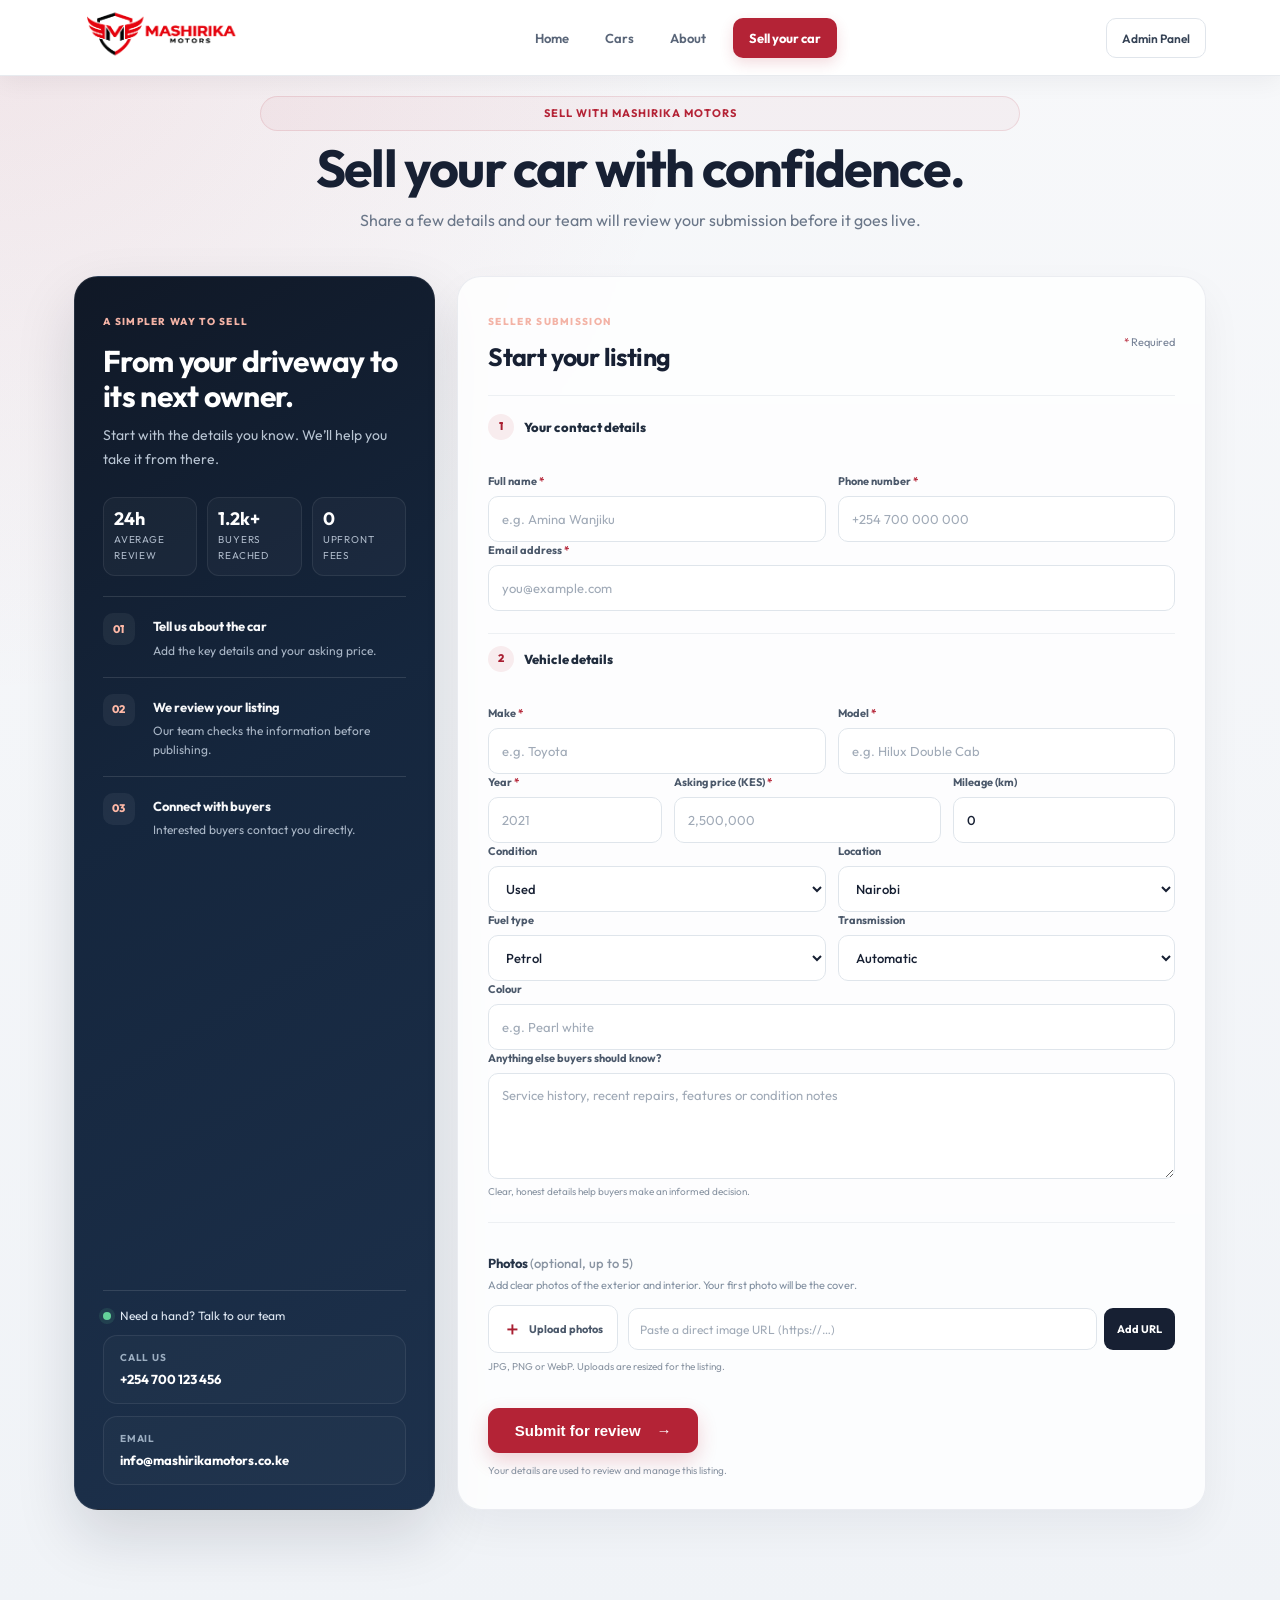
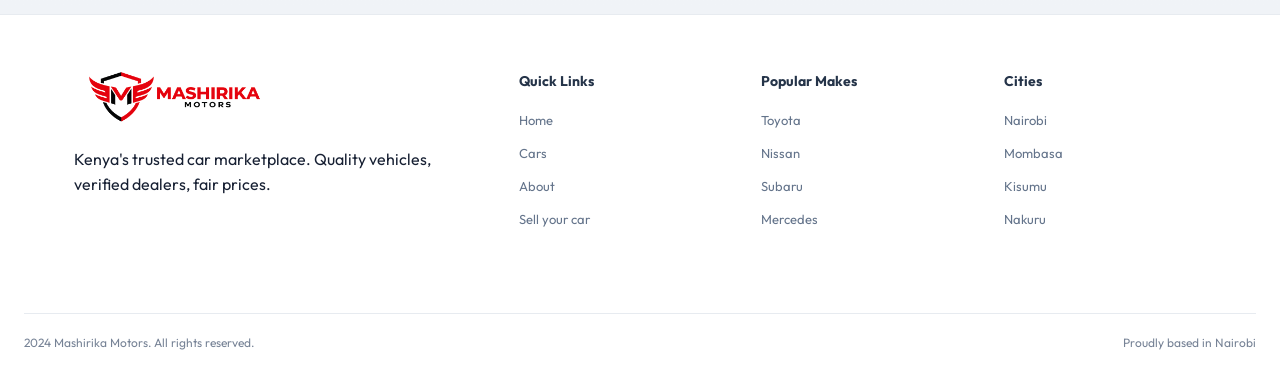
==== commit c0644949: "Refresh sell page styling" ====
--- a/sell.html
+++ b/sell.html
@@ -49,6 +49,12 @@
               <span class="sell-aside-eyebrow">A simpler way to sell</span>
               <h3>From your driveway to its next owner.</h3>
               <p>Start with the details you know. We’ll help you take it from there.</p>
+            </div>
+
+            <div class="sell-highlights" aria-label="Why sell with us">
+              <div><strong>24h</strong><span>average review</span></div>
+              <div><strong>1.2k+</strong><span>buyers reached</span></div>
+              <div><strong>0</strong><span>upfront fees</span></div>
             </div>
 
             <div class="sell-steps">
--- a/css/style.css
+++ b/css/style.css
@@ -782,10 +782,8 @@
 .catalog-empty-mark { width:52px; height:52px; display:grid; place-items:center; margin:0 auto 12px; border-radius:50%; background:#f5f7f9; color:#718096; font-size:30px; }
 .catalog-empty h3 { margin-bottom:4px; color:#172033; font-size:20px; }
 .catalog-empty p { margin-bottom:20px; color:#718096; font-size:14px; }
-.catalog-footer { padding:25px 0; }
-.catalog-footer-inner { display:flex; align-items:center; justify-content:space-between; gap:18px; }
-.catalog-footer-inner p, .catalog-footer-inner > a:last-child { color:#aab5c4; font-size:13px; text-decoration:none; }
-.catalog-footer-inner .footer-logo { color:#fff; font-size:16px; }
+.catalog-footer { padding:48px 24px 24px; }
+.catalog-footer .footer-grid { margin-bottom:40px; }
 @media(max-width:1000px) {
  .catalog-filter-grid { grid-template-columns:repeat(3,minmax(0,1fr)); }
  .catalog-search-wrap { grid-column:span 2; }
@@ -817,51 +815,300 @@
 #cars .section-tag { margin-bottom:4px; }
 .empty-browse-link { margin-top:16px; }
 /* Seller listing section redesign */
-.sell-section { padding:96px 24px 104px; background:radial-gradient(ellipse at 0 0,#edf1f5 0,transparent 42%),#f5f7f9; }
-.sell-section-heading { max-width:720px; margin:0 auto 42px; text-align:center; }
-.sell-section-heading .section-tag { margin-bottom:8px; }
-.sell-section-heading h2 { margin-bottom:10px; font-size:clamp(34px,5vw,48px); line-height:1.08; letter-spacing:-1.7px; }
-.sell-section-heading > p { color:#6b7789; font-size:16px; }
-.sell-layout { grid-template-columns:minmax(280px,.78fr) minmax(0,1.6fr); align-items:stretch; gap:22px; }
-.sell-aside { display:flex; flex-direction:column; padding:32px; color:#f5f7fa; background:linear-gradient(150deg,#142238,#203953 73%,#29374a); }
-.sell-aside-top { padding-bottom:22px; }
-.sell-aside-eyebrow, .sell-form-step { color:#f1a49b; font-size:10px; font-weight:800; letter-spacing:.13em; }
-.sell-aside-top h3 { margin:10px 0 9px; color:#fff; font-size:clamp(24px,2.5vw,30px); line-height:1.16; letter-spacing:-.7px; }
-.sell-aside-top p { color:#b9c5d3; font-size:14px; line-height:1.7; }
-.sell-steps { display:grid; margin:2px 0 24px; }
-.sell-step { display:grid; grid-template-columns:38px 1fr; gap:12px; padding:16px 0; border-top:1px solid rgba(255,255,255,.11); }
-.sell-step > span { color:#f1a49b; font-size:12px; font-weight:800; letter-spacing:.08em; }
-.sell-step strong { color:#f7f8fa; font-size:13px; }
-.sell-step p { margin-top:4px; color:#aab7c7; font-size:12px; line-height:1.55; }
-.sell-contact-note { display:flex; align-items:center; gap:9px; margin-top:auto; padding:17px 0 11px; color:#b9c5d3; font-size:12px; }
-.sell-live-dot { width:8px; height:8px; border-radius:50%; background:#64d39a; box-shadow:0 0 0 4px rgba(100,211,154,.12); }
-.sell-contact-links { display:grid; grid-template-columns:1fr; }
-.sell-contact-links a { display:flex; flex-direction:column; gap:3px; padding:10px 0; border-top:1px solid rgba(255,255,255,.1); color:#fff; text-decoration:none; }
-.sell-contact-links a span { color:#91a0b3; font-size:10px; font-weight:700; letter-spacing:.08em; text-transform:uppercase; }
-.sell-contact-links a strong { font-size:13px; overflow-wrap:anywhere; }
-.sell-form-box { padding:32px; }
-.sell-form-heading { display:flex; align-items:center; justify-content:space-between; gap:12px; margin-bottom:20px; padding-bottom:18px; border-bottom:1px solid #edf0f3; }
-.sell-form-heading h3 { margin:4px 0 0; font-size:25px; letter-spacing:-.6px; }
-.sell-required-note { color:#758195; font-size:11px; }
+.sell-section {
+  padding: 96px 24px 104px;
+  background:
+    radial-gradient(circle at top left, rgba(180, 35, 54, 0.09), transparent 34%),
+    linear-gradient(180deg, #f7f8fa 0%, #f0f3f7 100%);
+}
+.sell-section-heading {
+  max-width: 760px;
+  margin: 0 auto 42px;
+  text-align: center;
+}
+.sell-section-heading .section-tag {
+  margin-bottom: 10px;
+  padding: 8px 12px;
+  border: 1px solid rgba(180, 35, 54, 0.12);
+  border-radius: 999px;
+  background: rgba(180, 35, 54, 0.04);
+}
+.sell-section-heading h2 {
+  margin-bottom: 12px;
+  font-size: clamp(34px, 5vw, 52px);
+  line-height: 1.04;
+  letter-spacing: -1.8px;
+  color: #172033;
+}
+.sell-section-heading > p {
+  color: #6b7789;
+  font-size: 16px;
+  line-height: 1.7;
+}
+.sell-layout {
+  grid-template-columns: minmax(280px, 0.82fr) minmax(0, 1.7fr);
+  align-items: stretch;
+  gap: 22px;
+}
+.sell-aside {
+  position: relative;
+  display: flex;
+  flex-direction: column;
+  padding: 30px 28px 24px;
+  color: #f5f7fa;
+  background: linear-gradient(150deg, #101826 0%, #15263d 40%, #1d314c 100%);
+  border: 1px solid rgba(255, 255, 255, 0.08);
+  border-radius: 24px;
+  box-shadow: 0 26px 60px rgba(15, 23, 42, 0.14);
+  overflow: hidden;
+}
+.sell-aside::before {
+  content: "";
+  position: absolute;
+  top: -30%;
+  right: -18%;
+  width: 240px;
+  height: 240px;
+  border-radius: 50%;
+  background: radial-gradient(circle, rgba(180, 35, 54, 0.32), transparent 62%);
+}
+.sell-aside-top,
+.sell-steps,
+.sell-contact-note,
+.sell-contact-links {
+  position: relative;
+  z-index: 1;
+}
+.sell-aside-top { padding-bottom: 18px; }
+.sell-aside-eyebrow, .sell-form-step {
+  color: #f3b3a6;
+  font-size: 10px;
+  font-weight: 800;
+  letter-spacing: 0.13em;
+  text-transform: uppercase;
+}
+.sell-aside-top h3 {
+  margin: 12px 0 10px;
+  color: #fff;
+  font-size: clamp(24px, 2.5vw, 30px);
+  line-height: 1.16;
+  letter-spacing: -0.7px;
+}
+.sell-aside-top p {
+  color: #b9c5d3;
+  font-size: 14px;
+  line-height: 1.7;
+}
+.sell-highlights {
+  display: grid;
+  grid-template-columns: repeat(3, minmax(0, 1fr));
+  gap: 10px;
+  margin: 8px 0 18px;
+}
+.sell-highlights div {
+  display: flex;
+  flex-direction: column;
+  gap: 4px;
+  padding: 12px 10px;
+  border: 1px solid rgba(255, 255, 255, 0.08);
+  border-radius: 12px;
+  background: rgba(255, 255, 255, 0.03);
+}
+.sell-highlights strong {
+  color: #fff;
+  font-size: 18px;
+  line-height: 1;
+}
+.sell-highlights span {
+  color: #adb9c9;
+  font-size: 10px;
+  letter-spacing: 0.08em;
+  text-transform: uppercase;
+}
+.sell-steps {
+  display: grid;
+  margin: 2px 0 20px;
+}
+.sell-step {
+  display: grid;
+  grid-template-columns: 38px 1fr;
+  gap: 12px;
+  padding: 16px 0;
+  border-top: 1px solid rgba(255, 255, 255, 0.12);
+}
+.sell-step > span {
+  display: inline-flex;
+  align-items: center;
+  justify-content: center;
+  width: 32px;
+  height: 32px;
+  border-radius: 10px;
+  background: rgba(255, 255, 255, 0.06);
+  color: #ffb9a7;
+  font-size: 11px;
+  font-weight: 800;
+  letter-spacing: 0.08em;
+}
+.sell-step strong {
+  color: #f7f8fa;
+  font-size: 13px;
+}
+.sell-step p {
+  margin-top: 4px;
+  color: #aab7c7;
+  font-size: 12px;
+  line-height: 1.55;
+}
+.sell-contact-note {
+  display: flex;
+  align-items: center;
+  gap: 9px;
+  margin-top: auto;
+  padding: 16px 0 10px;
+  color: #dfe8f3;
+  font-size: 12px;
+  border-top: 1px solid rgba(255, 255, 255, 0.12);
+}
+.sell-live-dot {
+  width: 8px;
+  height: 8px;
+  border-radius: 50%;
+  background: #64d39a;
+  box-shadow: 0 0 0 4px rgba(100, 211, 154, 0.12);
+}
+.sell-contact-links {
+  display: grid;
+  grid-template-columns: 1fr;
+  gap: 12px;
+}
+.sell-contact-links a {
+  display: flex;
+  flex-direction: column;
+  gap: 3px;
+  padding: 14px 16px;
+  border: 1px solid rgba(255, 255, 255, 0.08);
+  border-radius: 14px;
+  background: rgba(255, 255, 255, 0.02);
+  color: #fff;
+  text-decoration: none;
+  transition: transform 0.2s ease, border-color 0.2s ease;
+}
+.sell-contact-links a:hover {
+  transform: translateY(-1px);
+  border-color: rgba(255, 255, 255, 0.15);
+}
+.sell-contact-links a span {
+  color: #9caec1;
+  font-size: 10px;
+  font-weight: 700;
+  letter-spacing: 0.08em;
+  text-transform: uppercase;
+}
+.sell-contact-links a strong {
+  font-size: 13px;
+  overflow-wrap: anywhere;
+}
+.sell-form-box {
+  padding: 30px;
+  border: 1px solid rgba(148, 163, 184, 0.18);
+  border-radius: 24px;
+  background: rgba(255, 255, 255, 0.8);
+  box-shadow: 0 18px 42px rgba(15, 23, 42, 0.05);
+  backdrop-filter: blur(2px);
+}
+.sell-form-heading {
+  display: flex;
+  align-items: center;
+  justify-content: space-between;
+  gap: 12px;
+  margin-bottom: 18px;
+  padding-bottom: 18px;
+  border-bottom: 1px solid #edf0f3;
+}
+.sell-form-heading h3 {
+  margin: 6px 0 0;
+  font-size: 25px;
+  letter-spacing: -0.6px;
+  color: #172033;
+}
+.sell-required-note {
+  color: #758195;
+  font-size: 11px;
+}
 .sell-required-note i, .sell-field label i { color:#b42336; font-style:normal; }
 .sell-form { display:grid; gap:8px; }
-.sell-fieldset { min-width:0; margin:0; padding:18px 0 22px; border:0; border-bottom:1px solid #edf0f3; }
-.sell-fieldset legend { display:flex; align-items:center; gap:10px; padding:0 0 15px; color:#202c3d; font-size:13px; font-weight:800; }
-.sell-fieldset legend span { width:26px; height:26px; display:grid; place-items:center; border-radius:50%; background:#f8ecee; color:#a91f32; font-size:11px; }
+.sell-fieldset {
+  min-width:0;
+  margin:0;
+  padding:18px 0 22px;
+  border:0;
+  border-bottom:1px solid #edf0f3;
+}
+.sell-fieldset legend {
+  display:flex;
+  align-items:center;
+  gap:10px;
+  padding:0 0 15px;
+  color:#202c3d;
+  font-size:13px;
+  font-weight:800;
+}
+.sell-fieldset legend span {
+  width:26px;
+  height:26px;
+  display:grid;
+  place-items:center;
+  border-radius:50%;
+  background:#f8ecee;
+  color:#a91f32;
+  font-size:11px;
+}
 .sell-field { min-width:0; display:flex; flex-direction:column; gap:6px; }
 .sell-field label { color:#4c596b; font-size:11px; font-weight:700; }
-.sell-field input, .sell-field select, .sell-field textarea { width:100%; min-width:0; min-height:46px; padding:11px 13px; border:1px solid #dfe5eb; border-radius:10px; background:#fff; color:#172033; font:500 13px var(--font); outline:none; transition:border-color .18s,box-shadow .18s; }
+.sell-field input, .sell-field select, .sell-field textarea {
+  width:100%; min-width:0; min-height:46px;
+  padding: 11px 13px;
+  border:1px solid #dfe5eb;
+  border-radius:10px;
+  background:#fff;
+  color:#172033;
+  font:500 13px var(--font);
+  outline:none;
+  transition:border-color .18s, box-shadow .18s, transform .18s ease;
+}
 .sell-field input::placeholder, .sell-field textarea::placeholder { color:#a0aab7; font-weight:400; }
-.sell-field input:focus, .sell-field select:focus, .sell-field textarea:focus { border-color:#b42336; box-shadow:0 0 0 3px rgba(180,35,54,.09); }
+.sell-field input:hover, .sell-field select:hover, .sell-field textarea:hover {
+  border-color: #c7cfda;
+}
+.sell-field input:focus, .sell-field select:focus, .sell-field textarea:focus {
+  border-color:#b42336;
+  box-shadow:0 0 0 3px rgba(180,35,54,.09);
+}
 .sell-field textarea { min-height:106px; resize:vertical; line-height:1.55; }
 .sell-field small { color:#8a95a3; font-size:10px; line-height:1.45; }
 .sell-three-col { grid-template-columns:.78fr 1.2fr 1fr; }
-.sell-submit-row { display:grid; justify-items:start; gap:10px; padding-top:18px; }
+.sell-submit-row {
+  display:grid;
+  justify-items:start;
+  gap:10px;
+  padding-top:18px;
+}
 .sell-submit { min-width:210px; justify-content:center; }
 .sell-submit span { margin-left:8px; }
 .sell-submit-row p { color:#8a95a3; font-size:10px; }
 .sell-success { min-height:440px; gap:8px; }
-.sell-success-mark { width:56px; height:56px; display:grid; place-items:center; margin-bottom:10px; border-radius:50%; color:#14733c; background:#e7f6ed; font-size:28px; font-weight:800; }
+.sell-success-mark {
+  width:56px;
+  height:56px;
+  display:grid;
+  place-items:center;
+  margin-bottom:10px;
+  border-radius:50%;
+  color:#14733c;
+  background:#e7f6ed;
+  font-size:28px;
+  font-weight:800;
+}
 .sell-success .sell-form-step { color:#59866c; }
 .sell-success h3 { max-width:430px; margin:4px 0; color:#172033; font-size:27px; }
 .sell-success p { max-width:390px; margin-bottom:18px; color:#718096; line-height:1.65; }
@@ -869,6 +1116,7 @@
  .sell-layout { grid-template-columns:1fr; }
  .sell-aside { display:grid; grid-template-columns:1fr 1fr; column-gap:32px; }
  .sell-aside-top { align-self:center; }
+ .sell-highlights { grid-column:1/-1; }
  .sell-steps { margin:0 0 18px; }
  .sell-contact-note { grid-column:1/-1; margin-top:0; }
  .sell-contact-links { grid-column:1/-1; grid-template-columns:1fr 1fr; gap:20px; }
@@ -879,6 +1127,7 @@
  .sell-section-heading h2 { font-size:34px; }
  .sell-section-heading > p { font-size:14px; }
  .sell-aside { display:flex; padding:24px; }
+ .sell-highlights { grid-template-columns:1fr; }
  .sell-aside-top { padding-bottom:16px; }
  .sell-steps { margin-bottom:12px; }
  .sell-contact-links { display:grid; grid-template-columns:1fr; gap:0; }
